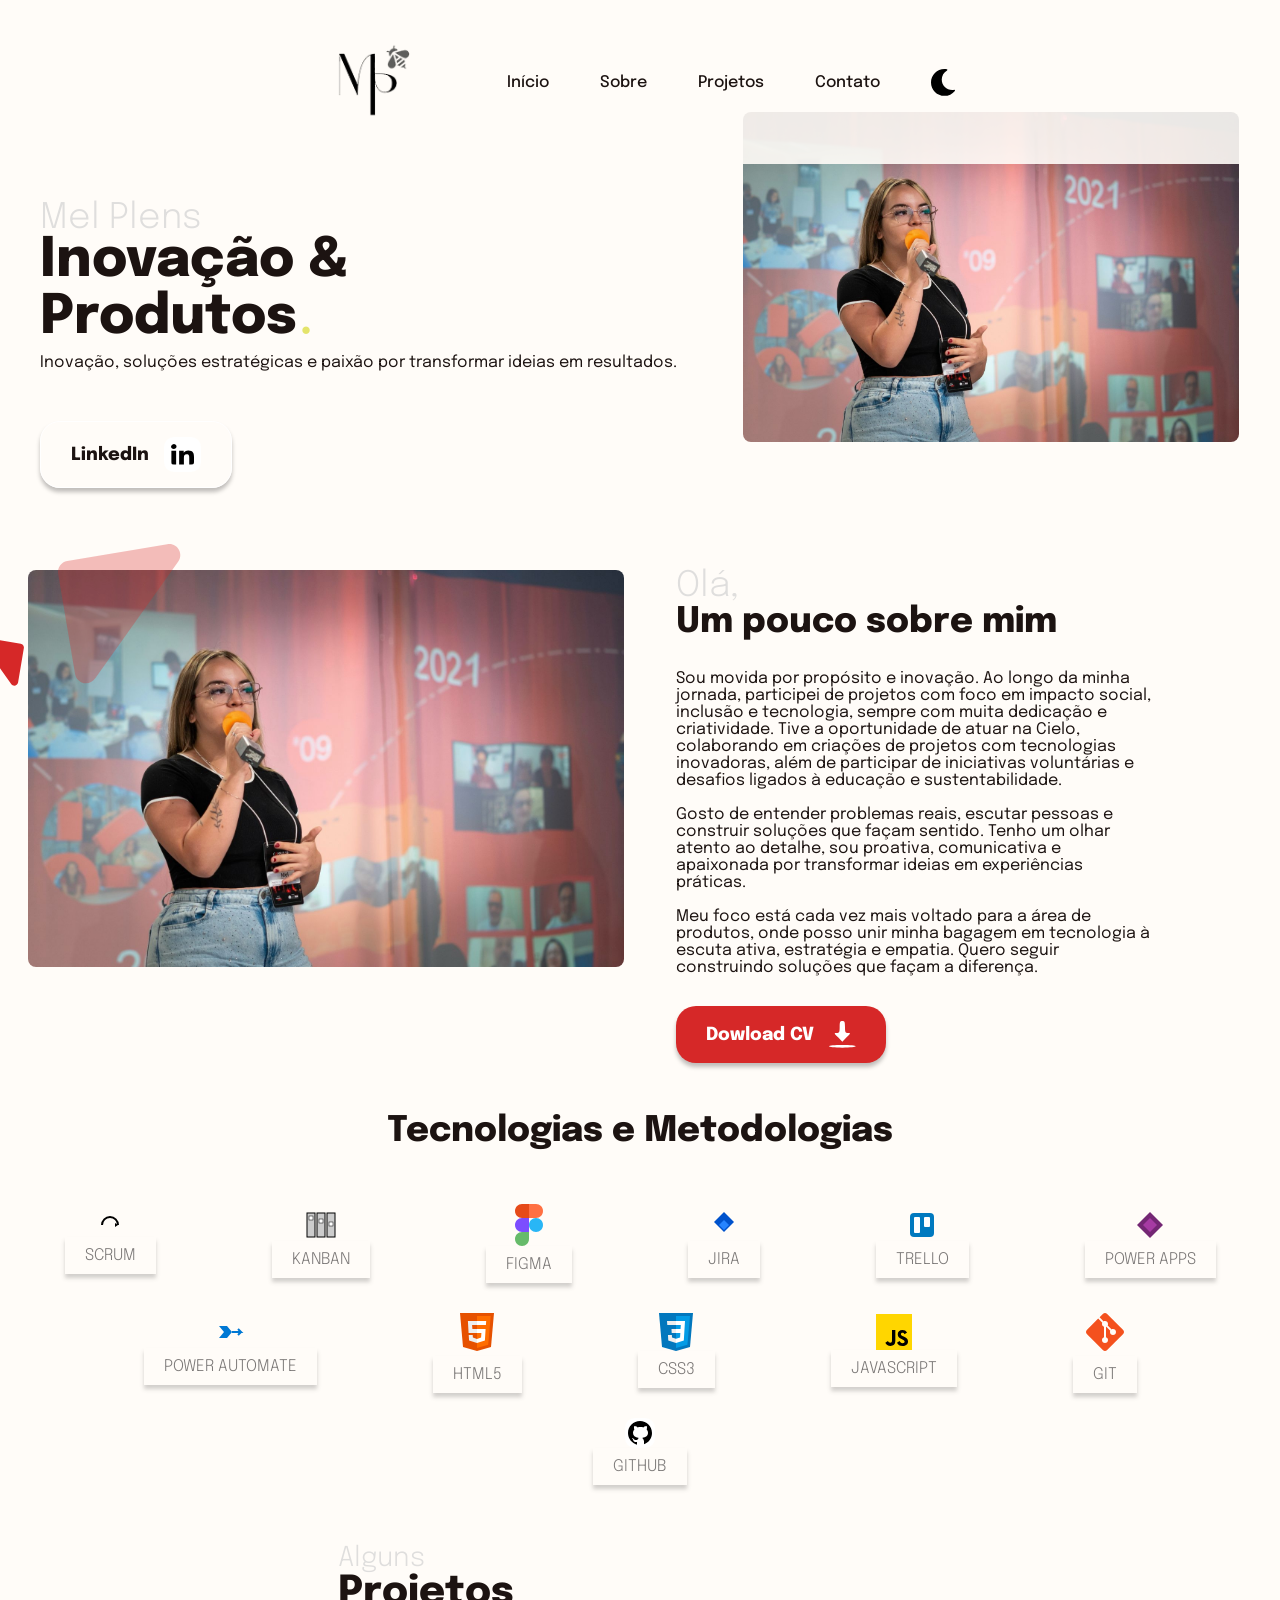
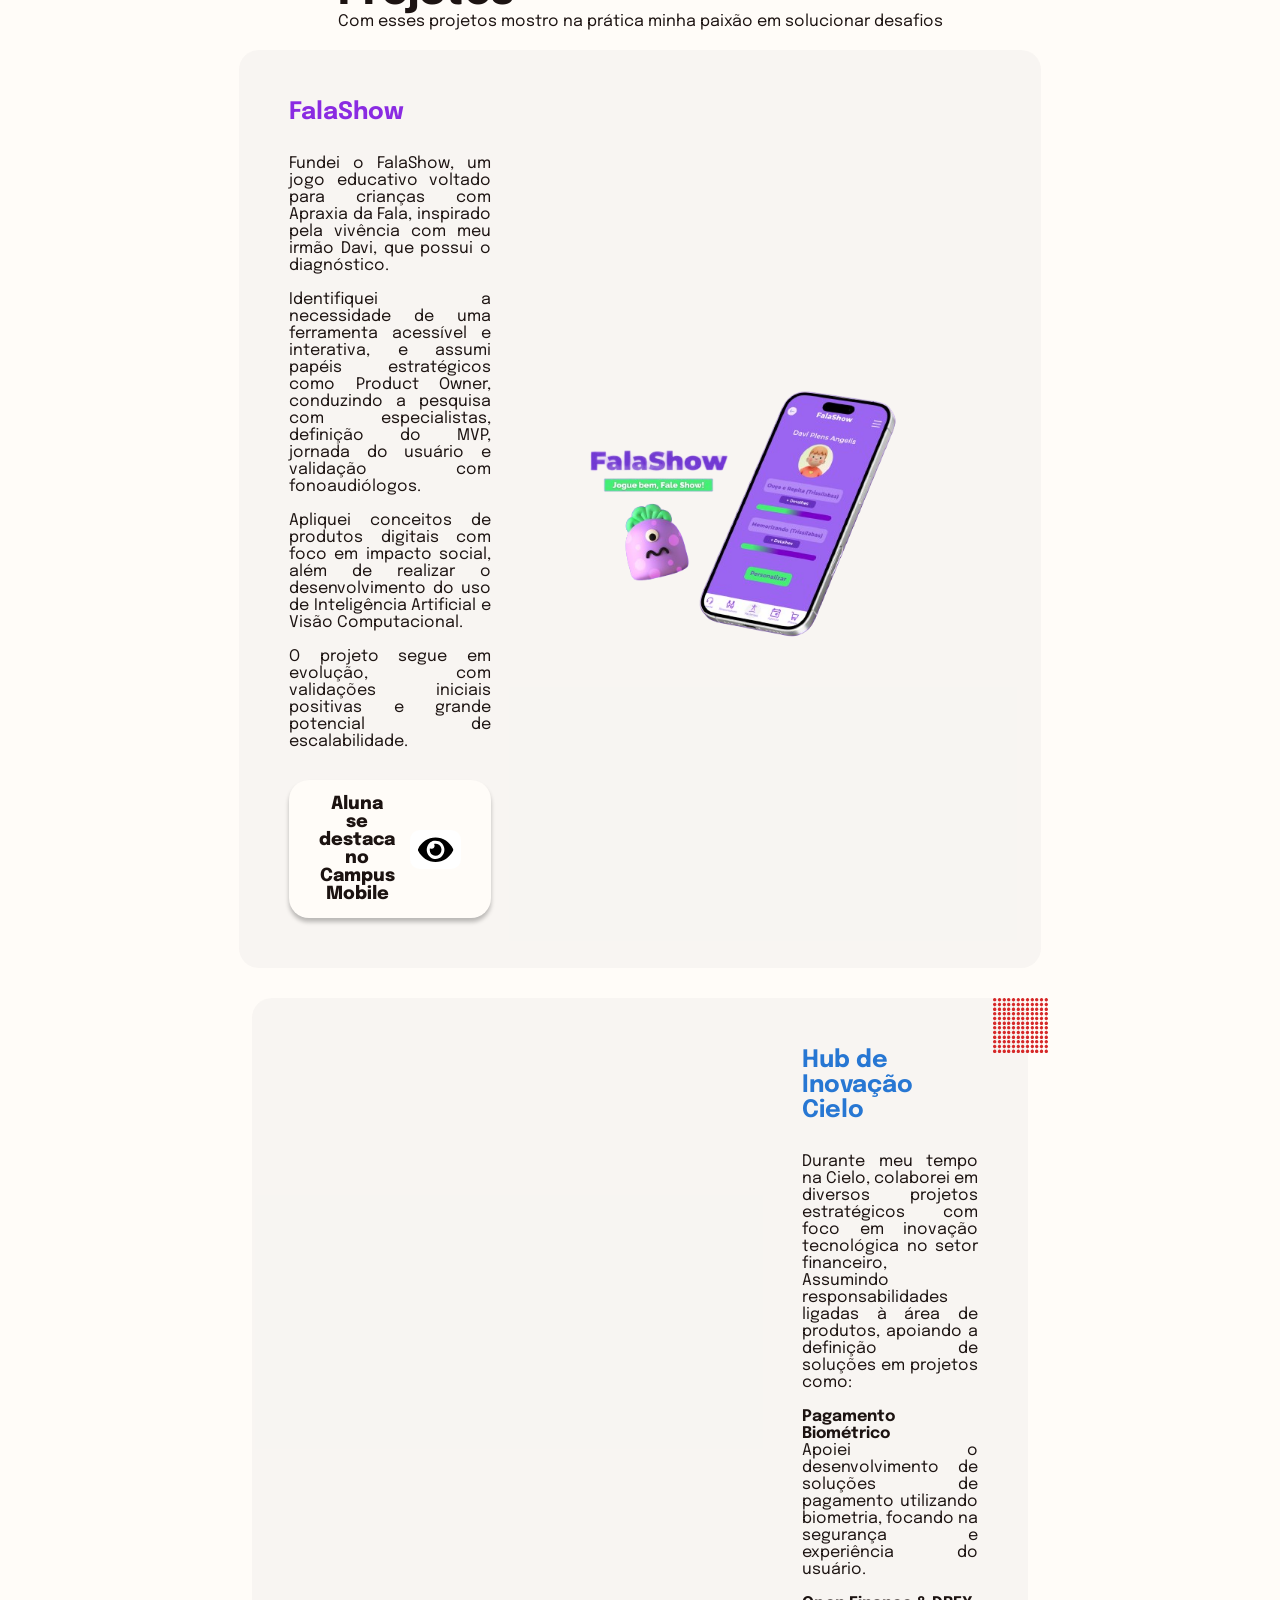
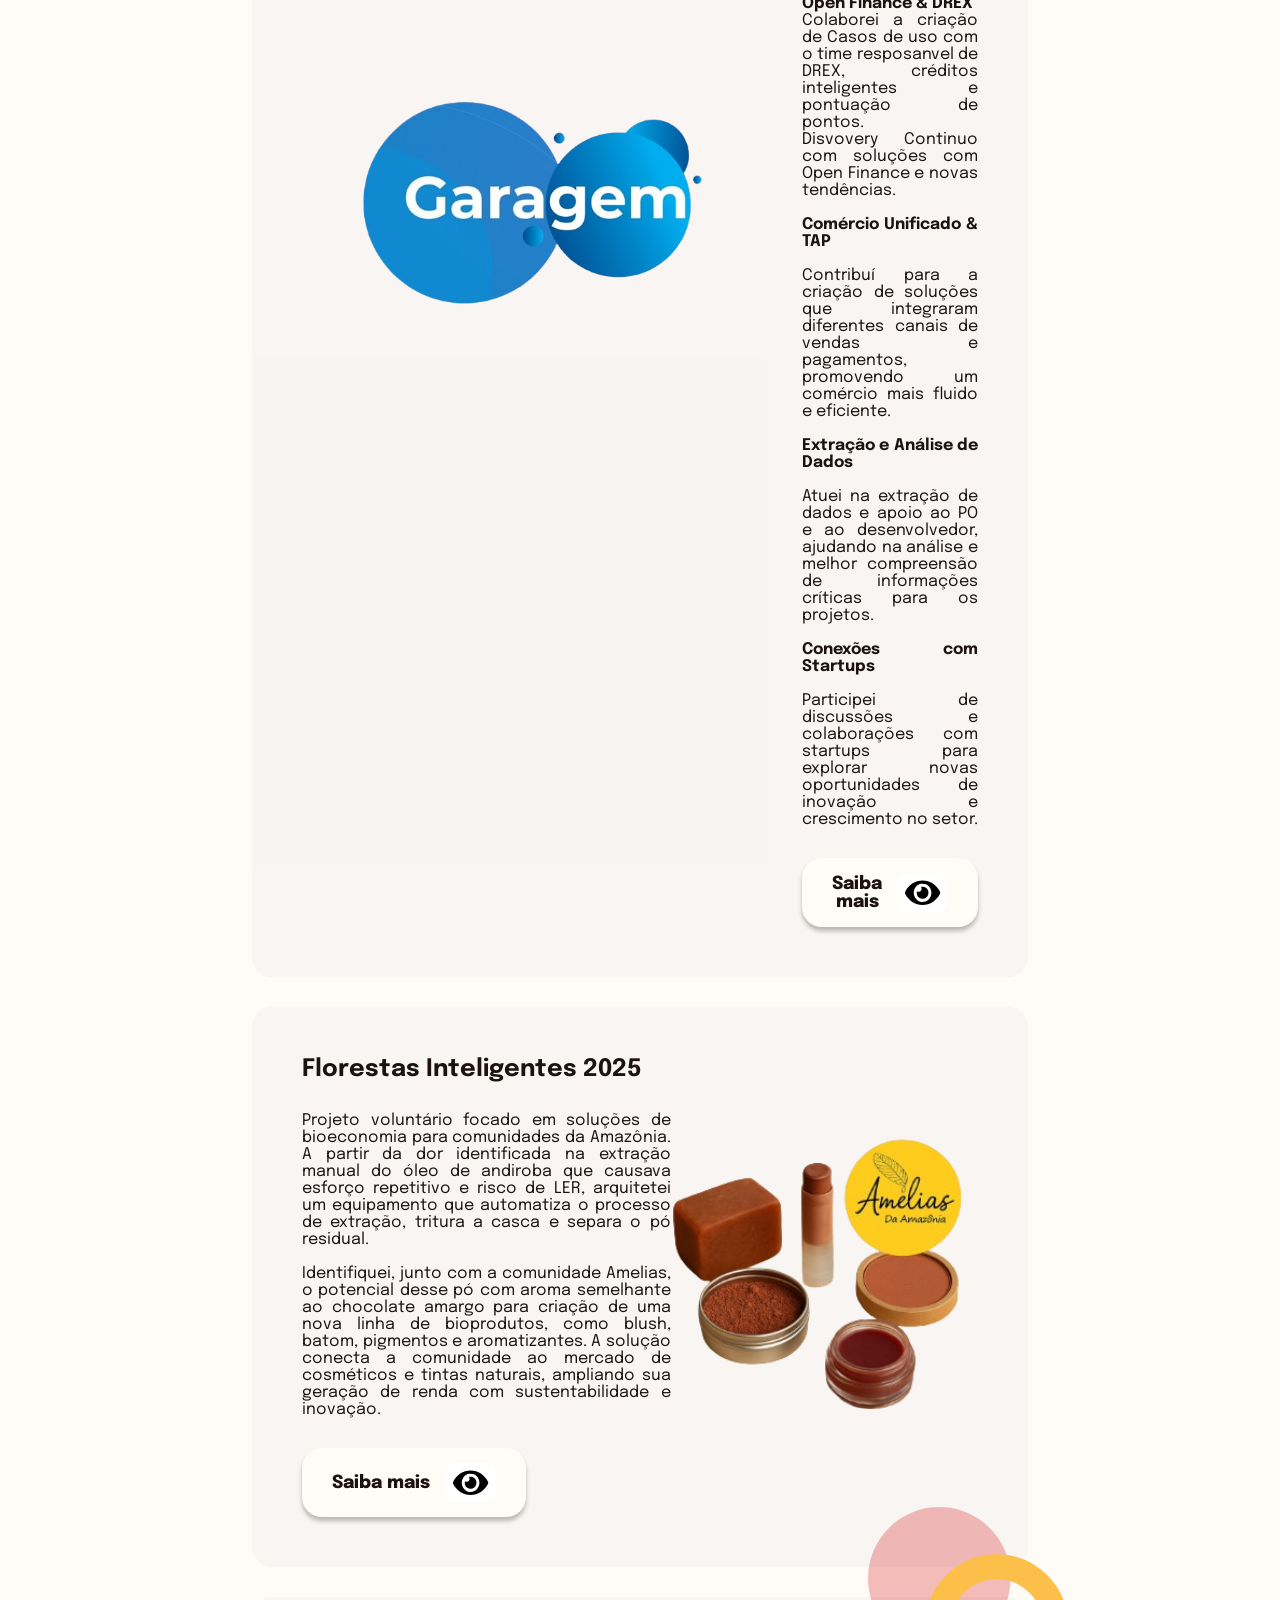
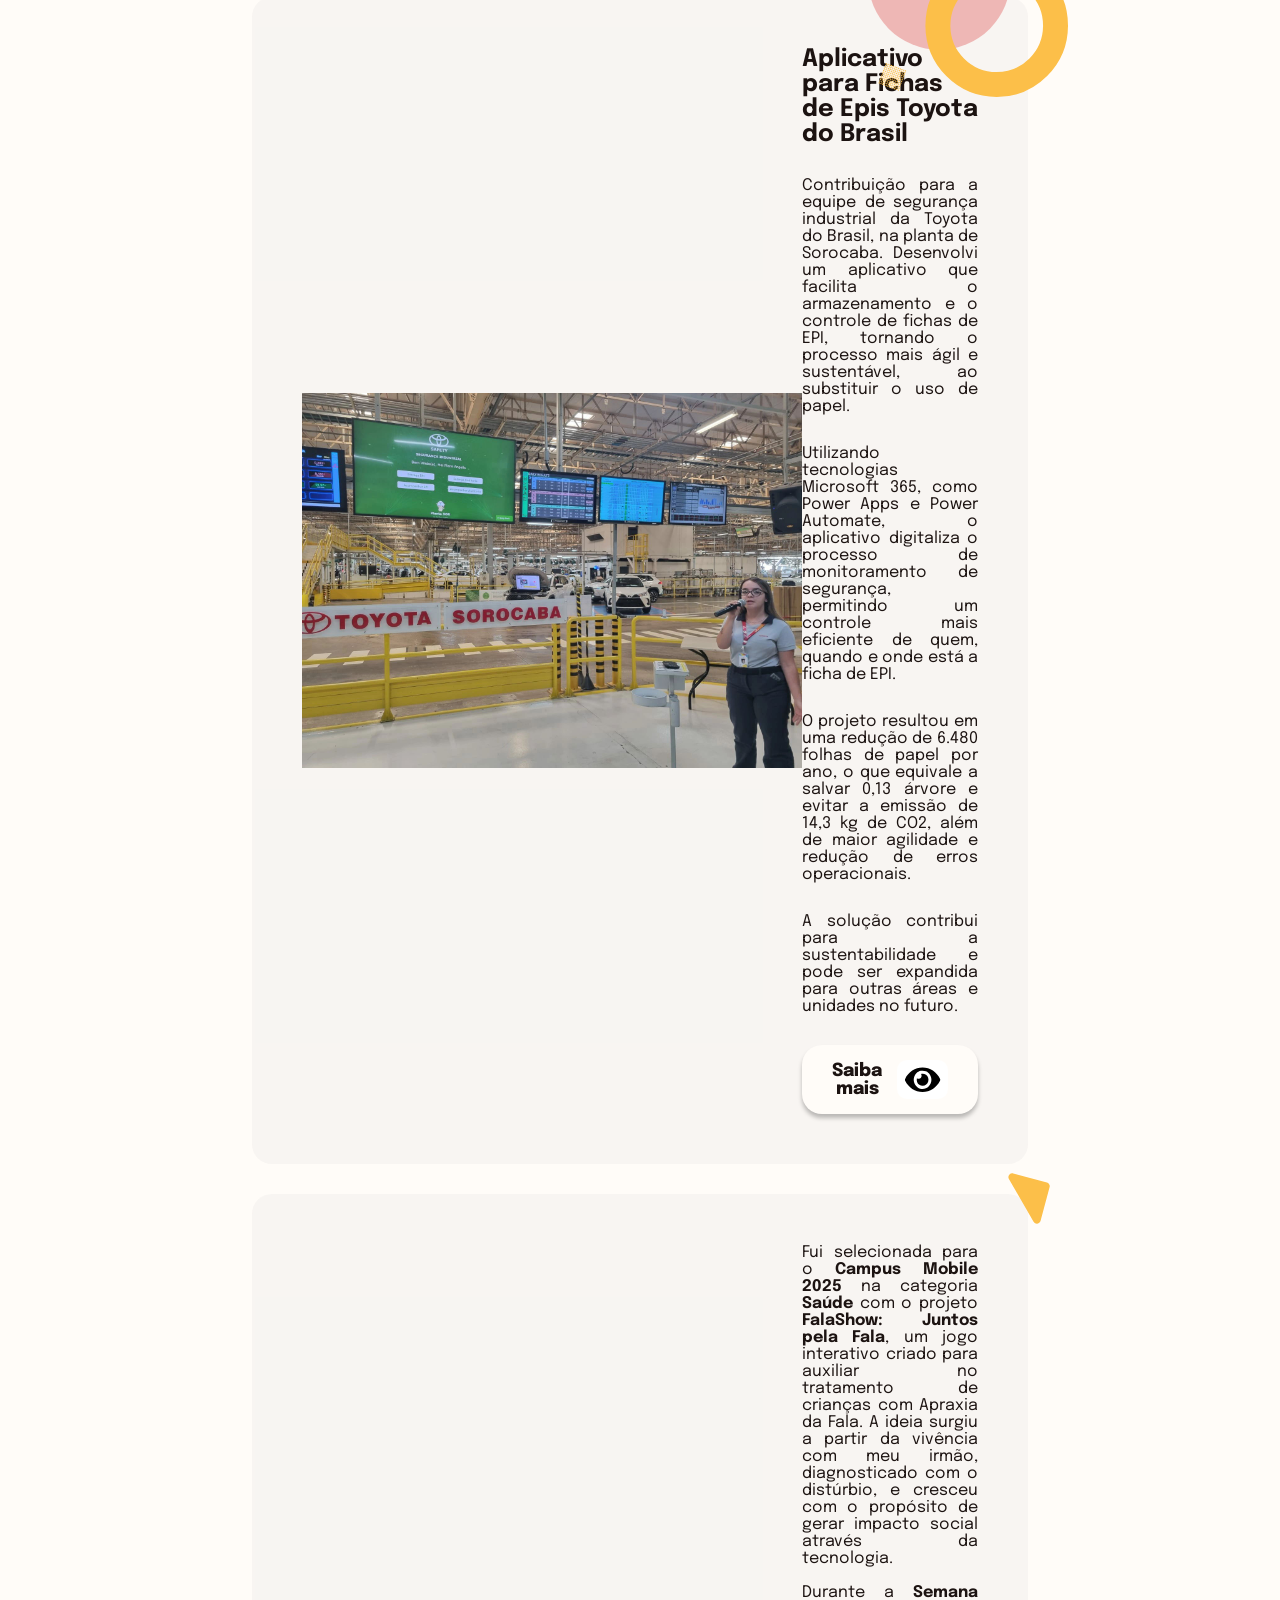
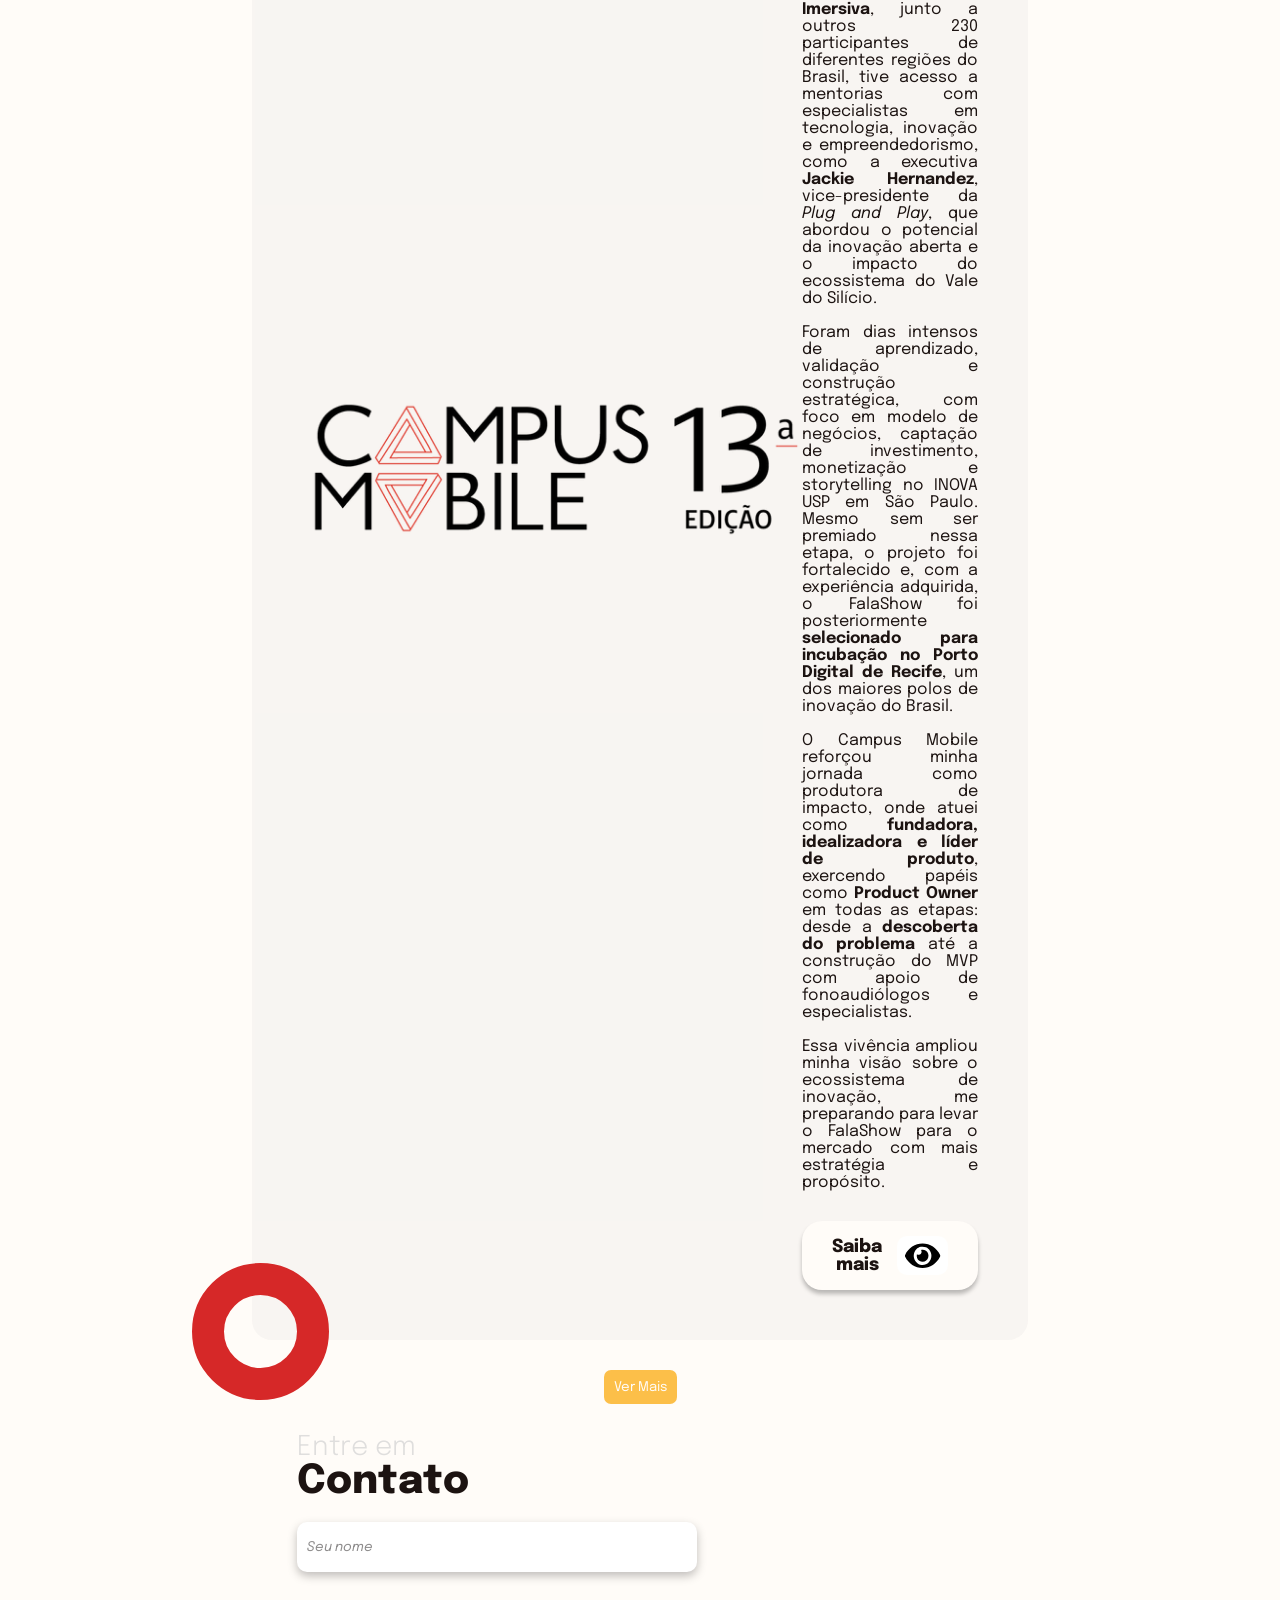
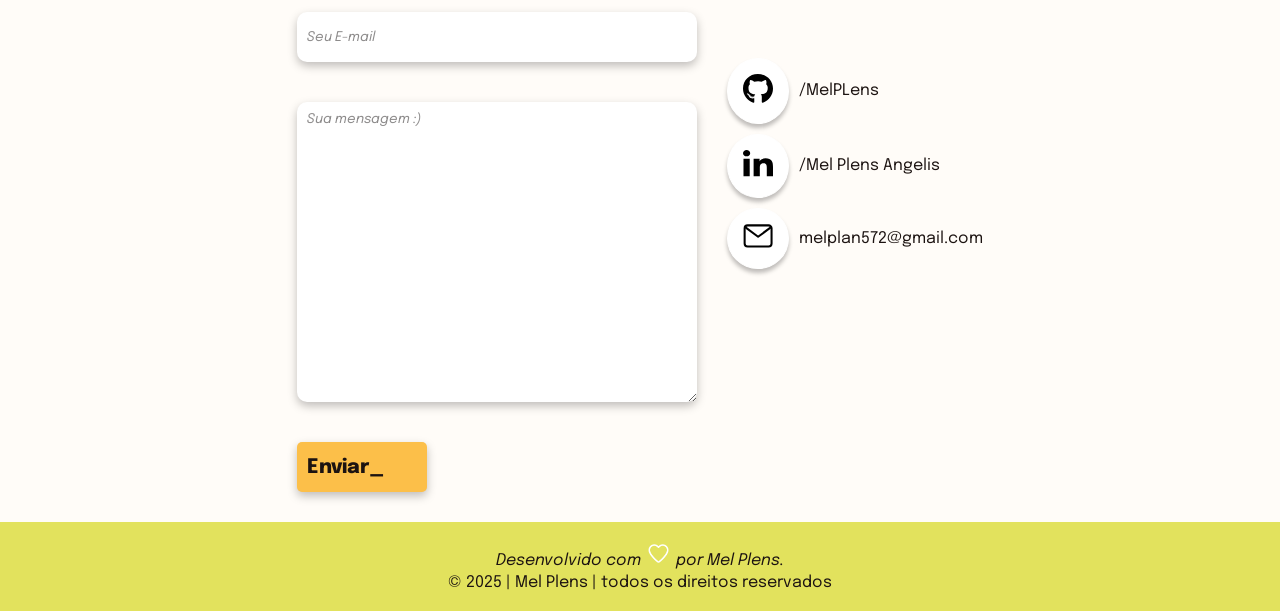
==== index.html @ 5ea4352e "envio do portfolio" ====
<!DOCTYPE html>
<html lang="pt-br">

<head>
    <meta charset="UTF-8">
    <meta name="viewport" content="width=device-width, initial-scale=1.0">
    <link rel="preconnect" href="https://fonts.googleapis.com">
    <script src="https://smtpjs.com/v3/smtp.js"></script>

    <link rel="preconnect" href="https://fonts.gstatic.com" crossorigin>
    <link rel="icon" href="./assets/icons/icon.svg" type="image/x-icon">
    <link href="https://fonts.googleapis.com/css2?family=Epilogue:ital,wght@0,100..900;1,100..900&display=swap"
        rel="stylesheet">
    <link href="https://unpkg.com/aos@2.3.1/dist/aos.css" rel="stylesheet">
    <link rel="stylesheet" href="./styles/index.css">
    <title>Mel Plens</title>
</head>

<body>
    <div class="mobile-header">
        <a href="#"><img width="90px" src="./assets/images/Mp preto.png" class="" alt="Mel-Logo"></a>
        <img class="hamburguer" src="./assets/icons/hamburguer_menu.svg" alt="menu-hamburguer">
    </div>

    <header>
        <a class="logo-desktop" href="#"><img width="120px" src="./assets/images/Mp preto.png" alt="Mel-Logo"></a>
        <nav class="nav-menu">
            <a href="#home">Início</a>
            <a href="#sobre">Sobre</a>
            <a href="#projetos">Projetos</a>
            <a href="#contato">Contato</a>
            <div class="container-lang">
                <img id="moonImage" class="switch" src="./assets/icons/moon.svg" alt="moon-mood">
                <div class="gtranslate_wrapper"></div>
                <script>window.gtranslateSettings = {
                        "default_language": "pt", "languages": ["pt", "en"],
                        "wrapper_selector": ".gtranslate_wrapper", "alt_flags": { "en": "usa", "pt": "brazil" }
                    }</script>
                <script src="https://cdn.gtranslate.net/widgets/latest/flags.js" defer></script>
            </div>
        </nav>
    </header>

    <section id="home">
        <div class="background-images">
        </div>
        <div class="container-home">
            <article>
                <span class="span-subtitle">Mel Plens</span>
                <h1 data-aos="fade-left">Inovação &<br>Produtos<span style="color: rgb(228, 228, 107);">.</span></h1>
                <p>Inovação, soluções estratégicas e paixão por transformar ideias em resultados.</p>
                <div>
                  
                    <a target="_blank" href="https://www.linkedin.com/in/mel-plens-angelis/">LinkedIn <img
                            src="./assets/icons/linkedIn.svg" class="linkedin" alt="linkedIn"></a>
                    <img class="pipe" src="./assets/shapes/pipe.svg" alt="gif-animation">
                </div>
                <img class="triangle" src="./assets/shapes/triangle.svg" alt="shapes">
                <img class="dark-triangle" src="./assets/shapes/dark_triangle.svg" alt="shapes">
            </article>

            <img class="image-home" width="500px" src="assets/meldalando.jpg" alt="Mel Plens">
        </div>

    </section>

   

    <section id="sobre" class="about-me" data-aos="fade-left">
        <div class="container-about-me">
            <img class="image-about-me" width="500px" src="/assets/meldalando.jpg" alt="eu">
            <article>
                <span>Olá,</span>
                <h1>Um pouco sobre mim</h1>
                <p>
                    Sou movida por propósito e inovação. Ao longo da minha jornada, participei de projetos com foco em
                    impacto social, inclusão e tecnologia, sempre com muita dedicação e criatividade. Tive a
                    oportunidade de atuar na Cielo, colaborando em criações de projetos com tecnologias inovadoras, além
                    de participar de iniciativas voluntárias e desafios ligados à educação e sustentabilidade.
                    <br><br>

                    Gosto de entender problemas reais, escutar pessoas e construir soluções que façam sentido. Tenho um
                    olhar atento ao detalhe, sou proativa, comunicativa e apaixonada por transformar ideias em
                    experiências práticas.
                    <br><br>

                    Meu foco está cada vez mais voltado para a área de produtos, onde posso unir minha bagagem em
                    tecnologia à escuta ativa, estratégia e empatia. Quero seguir construindo soluções que façam a
                    diferença.
                </p>

                <a target="_blank" href="./assets/CV/Currículo_Mel Plens_Produtos_2025 .pdf"><button>Dowload CV <img src="./assets/icons/dowload.svg"
                            alt="dowload-cv-botão"></button></a>
                <!-- <img class="gif" src="./assets/shapes/stairs_dot_animate.gif" alt="animações"> -->
            </article>
        </div>

    </section>

    <section class="stacks-section">
        <!-- <div class="container-shapes">
            <img style="width: 100px;" class="dark-triangle" src="./assets/shapes/dark_triangle.svg" alt="circle-shape">
            <img style="width: 200px;" class="triangle" src="./assets/shapes/triangle.svg" alt="triangle">
            <img style="width: 100px;" class="yellow-triangle" src="./assets/shapes/yellow-triangle.svg" alt="triangle">
        </div> -->


        <div class="container-stacks" data-aos="fade-right">
            <h1>Tecnologias e Metodologias</h1>
            <div class="stacks">

                <div class="block-stack">
                    <img src="./assets/icons/scrum-process-development-methodology-icon-vector.svg" alt="scrum">
                    <span>SCRUM</span>
                </div>
                <div class="block-stack">
                    <img src="./assets/icons/kanban-lean-method-line-icon-vector.svg" alt="scrum">
                    <span>KANBAN</span>
                </div>
                <div class="block-stack">
                    <img src="./assets/stacks/figma.svg" alt="figma">
                    <span>FIGMA</span>
                </div>
                <div class="block-stack">
                    <img src="./assets/icons/jira.svg" alt="git">
                    <span>JIRA</span>
                </div>
                <div class="block-stack">
                    <img src="./assets/icons/trello.svg" alt="git">
                    <span>TRELLO</span>
                </div>
                <div class="block-stack">
                    <img src="./assets//icons/powerapps.svg" alt="git">
                    <span>POWER APPS</span>
                </div>
                <div class="block-stack">
                    <img src="./assets//icons/powerautomate.svg" alt="git">
                    <span>POWER AUTOMATE</span>
                </div>
                <div class="block-stack">
                    <img src="./assets/stacks/html.svg" alt="html">
                    <span>HTML5</span>
                </div>
                <div class="block-stack">
                    <img src="./assets/stacks/css.svg" alt="css">
                    <span>CSS3</span>
                </div>
                <div class="block-stack">
                    <img src="./assets/stacks/js.svg" alt="js">
                    <span>JAVASCRIPT</span>
                </div>

                <div class="block-stack">
                    <img src="./assets/stacks/git.svg" alt="git">
                    <span>GIT</span>
                </div>
                <div class="block-stack">
                    <img src="./assets/stacks/github.svg" class="github-stack" alt="github">
                    <span>GITHUB</span>
                </div>
                <!-- </div>
            <img class="stacks-gif" src="./assets/shapes/gif_stacks.gif" alt="escada gif">
        </div> -->
    </section>

    <section id="projetos" class="projects">
        <div class="projects-container">
            <div class="container-title">
                <span>Alguns</span>
                <h1 style="align-items: center;">Projetos</h1>
                <p style="align-items: center;" >Com esses projetos mostro na prática minha paixão em solucionar desafios </p>
            </div>


            <div class="wrap-projects">

                <div class="container-project  inverse-container-project" data-aos="zoom-in">
                    <img class="mockup" width="500px" src="/assets/images/FalaShow_Oficial_BR__2_-removebg-preview (3).png">

                    <div>
                        <h1 style="color: blueviolet;">FalaShow</h1>
                        <p style="text-align: justify;">
                            Fundei o FalaShow, um jogo educativo voltado para crianças com Apraxia da Fala, inspirado pela vivência com meu irmão Davi, que possui o diagnóstico.
                            <br><br>
                            Identifiquei a necessidade de uma ferramenta acessível e interativa, e assumi papéis estratégicos como Product Owner, 
                            conduzindo a pesquisa com especialistas, definição do MVP, jornada do usuário e validação com fonoaudiólogos.
                            <br><br>
                            Apliquei conceitos de produtos digitais com foco em impacto social, além de realizar o desenvolvimento do uso de Inteligência Artificial e Visão Computacional.
                             <br><br>
                            O projeto segue em evolução, com validações iniciais positivas e grande potencial de escalabilidade.
                        </p>
                        

                        <div class="container-btn first-project">
                            <a target="_blank"
                                href="https://blog.facens.br/aluna-da-facens-se-destaca-no-campus-mobile-2025-com-projeto-voltado-para-criancas-com-apraxia-da-fala/">
                                Aluna se destaca no Campus Mobile <img src="./assets/icons/deploy_eye.svg" class="eye"
                                    alt="Deploy-project"></a>
                                


                        </div>
                    </div>
                </div>
                <div class="container-project" data-aos="fade-right" data-aos-offset="300"
                    data-aos-easing="ease-in-sine">
                    <img class="dots-shape" src="./assets/shapes/square_dots.svg" alt="">
                    <img class="mockup" width="500px" src="./assets/images/garagem_cielo_hub_inovacao-removebg-preview.png"
                        alt="landing page image">
                    <div>
                        <h1 style="color: rgb(39, 119, 211);">Hub de Inovação Cielo</h1>

                        <p style="text-align: justify;">Durante meu tempo na Cielo, colaborei em diversos projetos estratégicos com foco em inovação tecnológica no setor financeiro, 
                            <br>Assumindo responsabilidades ligadas à área de produtos, apoiando a definição de soluções em projetos como:
                            <br><br>
                            <b>Pagamento Biométrico</b>
                            <br>
                            Apoiei o desenvolvimento de soluções de pagamento utilizando biometria, focando na segurança e experiência do usuário.
                            <br><br>
                            <b>Open Finance & DREX</b>
                            <br>
                            Colaborei a criação de Casos de uso com o time resposanvel de DREX, créditos inteligentes e pontuação de pontos.
                            <br>
                            Disvovery Continuo com soluções com Open Finance e novas tendências.
                            <br><br>
                             <b>Comércio Unificado & TAP</b>
                             <br><br>
                             Contribuí para a criação de soluções que integraram diferentes canais de vendas e pagamentos, promovendo um comércio mais fluido e eficiente.
                            <br><br>
                            <b>Extração e Análise de Dados</b>
                            <br><br>
                             Atuei na extração de dados e apoio ao PO e ao desenvolvedor, ajudando na análise e melhor compreensão de informações críticas para os projetos.
                            <br><br>
                            <b>Conexões com Startups</b>
                        
                            <br><br>
                             Participei de discussões e colaborações com startups para explorar novas oportunidades de inovação e crescimento no setor.
                        </p>
                        

                        <div class="container-btn">
                            <a target="_blank"
                                href="https://blog.cielo.com.br/institucional/dia-nacional-da-inovacao/">Saiba mais <img
                                    src="./assets/icons/deploy_eye.svg" class="eye" alt="Deploy-project"></a>

                        </div>
                    </div>
                </div>

                <div class="container-project  inverse-container-project" data-aos="zoom-in">
                    <img class="mockup" width="500px" src="./assets/images/Florestas.png"
                        alt="project react image">
                    <div>
                        <h1>Florestas Inteligentes 2025</h1>
                        <p style="text-align: justify;">
                            Projeto voluntário focado em soluções de bioeconomia para comunidades da Amazônia. A partir da dor 
                            identificada na extração manual do óleo de andiroba que causava esforço repetitivo e risco de LER, 
                            arquitetei um equipamento que automatiza o processo de extração, tritura a casca e separa o pó residual.
                            <br><br>


                             Identifiquei, junto com a comunidade Amelias, o potencial desse pó com aroma semelhante ao chocolate amargo
                        para criação de uma nova linha de bioprodutos, como blush, batom, pigmentos e aromatizantes. 
                              A solução conecta a comunidade ao mercado de cosméticos e tintas naturais, ampliando sua geração de renda com sustentabilidade e inovação.
                            </p>
                            

                        <div class="container-btn">
                            <a target="_blank" href="https://florestasinteligentes.org.br/">Saiba mais <img
                                    src="./assets/icons/deploy_eye.svg" class="eye" alt="Deploy-project"></a>
                           
                        </div>
                    </div>
                </div>


                <div class="container-project" data-aos="fade-right">
                    <img class="circles-shape" src="./assets/shapes/yellow-circle.svg" alt="shapes">
                    <img class="mockup" width="500px" src="./assets/images/Toyota.jpeg"
                        alt="mockup">
                    <div>
                        <h1>Aplicativo para Fichas de Epis Toyota do Brasil</h1>

                        <p style="text-align: justify;">Contribuição para a equipe de segurança industrial da Toyota do Brasil, na planta de Sorocaba. Desenvolvi um aplicativo que facilita o armazenamento e o controle de fichas de EPI, tornando o processo mais ágil e sustentável, ao substituir o uso de papel.</p>
                        
                        <p style="text-align: justify;">Utilizando tecnologias Microsoft 365, como Power Apps e Power Automate, o aplicativo digitaliza o processo de monitoramento de segurança, permitindo um controle mais eficiente de quem, quando e onde está a ficha de EPI.</p>
                        
                        <p style="text-align: justify;">O projeto resultou em uma redução de 6.480 folhas de papel por ano, o que equivale a salvar 0,13 árvore e evitar a emissão de 14,3 kg de CO2, além de maior agilidade e redução de erros operacionais.</p>
                        
                        <p style="text-align: justify;">A solução contribui para a sustentabilidade e pode ser expandida para outras áreas e unidades no futuro. </p>
                        
                        

                        <div class="container-btn">
                            <a target="_blank" href="https://www.linkedin.com/posts/mel-plens-angelis_aplicativo-para-armazenamento-de-fichas-activity-7145426688070385664-UPSS?utm_source=share&utm_medium=member_desktop&rcm=ACoAADVOdhoB1x0TIBTMwglyOh4KkTeK2_9Osb8">Saiba mais
                                <img src="./assets/icons/deploy_eye.svg" class="eye" alt="Deploy-project"></a>
                            
                        </div>
                    </div>
                </div>
                <div class="container-project" data-aos="fade-left">
                    <img class="triangle-shape" src="./assets/shapes/yellow-triangle.svg" alt="triangle">
                    <img class="mockup" width="500px" src="./assets/images/cm-edicao-13-logo.png" alt="mockup">
                    <div>
                        <p style="text-align: justify;">
                            Fui selecionada para o <b>Campus Mobile 2025</b> na categoria <b>Saúde</b> com o projeto <b>FalaShow: Juntos pela Fala</b>, um jogo interativo criado para auxiliar no tratamento de crianças com Apraxia da Fala. A ideia surgiu a partir da vivência com meu irmão, diagnosticado com o distúrbio, e cresceu com o propósito de gerar impacto social através da tecnologia.
                            <br><br>
                            Durante a <b>Semana Imersiva</b>, junto a outros 230 participantes de diferentes regiões do Brasil, tive acesso a mentorias com especialistas em tecnologia, inovação e empreendedorismo, como a executiva <b>Jackie Hernandez</b>, vice-presidente da <i>Plug and Play</i>, que abordou o potencial da inovação aberta e o impacto do ecossistema do Vale do Silício.
                            <br><br>
                            Foram dias intensos de aprendizado, validação e construção estratégica, com foco em modelo de negócios, captação de investimento, monetização e storytelling no INOVA USP em São Paulo. Mesmo sem ser premiado nessa etapa, o projeto foi fortalecido e, com a experiência adquirida, o FalaShow foi posteriormente <b>selecionado para incubação no Porto Digital de Recife</b>, um dos maiores polos de inovação do Brasil.
                            <br><br>
                            O Campus Mobile reforçou minha jornada como produtora de impacto, onde atuei como <b>fundadora, idealizadora e líder de produto</b>, exercendo papéis como <b>Product Owner</b> em todas as etapas: desde a <b>descoberta do problema</b> até a construção do MVP com apoio de fonoaudiólogos e especialistas. 
                            <br><br>
                            Essa vivência ampliou minha visão sobre o ecossistema de inovação, me preparando para levar o FalaShow para o mercado com mais estratégia e propósito.
                            </p>
                            

                        <div class="container-btn">
                            <a target="_blank" href="https://www.institutoclaro.org.br/campus-mobile/">Saiba mais <img
                                    src="./assets/icons/deploy_eye.svg" class="eye" alt="Deploy-project"></a>
                            
                        </div>
                    </div>
                    <img class="circle-shape" src="./assets/shapes/stroke_fat_circle.svg" alt="">
                </div>

                <div id="hide-content">
                    <div class="container-project  inverse-container-project" data-aos="fade-right">
                        <img class="mockup" width="500px" src="./assets/images/PortoDigital_2019.png"
                            alt="mockup">
                        <div>
                        
                            <p style="text-align: justify;">Selecionada para incubação no Porto Digital, referência em inovação e transformação digital, com apoio de mentores especializados para impulsionar o crescimento de negócios, acesso a investimentos e escala de produtos digitais.</p>

                            <p style="text-align: justify;">Laura Gurgel - Analista do Shark Tank Brasil: Mentoria em storytelling, pitch e inovação. Estrutura estratégias para conectar dados e negócios de forma impactante.</p>
                            
                            <p style="text-align: justify;">Lúcio - Exited Founder: +13 anos de experiência em startups, validação de mercado e crescimento estratégico. Foco em escalabilidade e validação de MVPs.</p>
                            
                            <p style="text-align: justify;">Breno - CESAR Ventures: Especialista em investimentos, scouting e fit estratégico. Expertise em análise de teses e captação de recursos para startups.</p>
                            
                            <p style="text-align: justify;">Alex - Consultor em Design Estratégico: Foco em modelagem de negócios, propostas de valor e estratégia de produto. Orientação em Lean Startup e roadmaps.</p>
                            
                            
                           
                        </div>
                    </div>

                

                 
                </div>
            </div>
        </div>

        <button id="see-more">Ver Mais</button>
    </section>

    <section id="contato" class="contact">
        <div class="container-contact">
            <div>
                <div class="container-title" data-aos="fade-right">
                    <span>Entre em</span>
                    <h1>Contato</h1>
                </div>

                <form onsubmit="SendEmail(); return false;" method="post">
                    <input id="name" name="name" type="text" placeholder="Seu nome" required>
                    <input id="email" name="email" type="email" placeholder="Seu E-mail" required>
                    <textarea id="message" name="message" cols="30" rows="10" placeholder="Sua mensagem :)"
                        required></textarea>
                    <input id="enviar-btn" type="submit" value="Enviar_">
                </form>

                <div id="popup" class="popup">
                    Recebido ;)
                </div>

            </div>
            <div class="social-medias">
                <div data-aos="fade-right"><a target="_blank" href="https://github.com/MelPLens"><img
                            src="./assets/icons/github.svg" alt="github"></a>
                    <p>/MelPLens</p>
                </div>
                <div data-aos="fade-right"><a target="_blank"
                        href="https://www.linkedin.com/in/mel-plens-angelis/"><img
                            src="./assets/icons/linkedIn.svg" alt="linkedIn"></a>
                    <p>/Mel Plens Angelis</p>
                </div>
                <div data-aos="fade-right"><a target="_blank" href="mailto:melplan572@gmail.com"><img
                            src="./assets/icons/e-mail.svg" alt="email"></a>
                    <p>melplan572@gmail.com</p>
                </div>
            </div>


            <div class="social-medias-mobile">
               
                <div><a href="https://www.linkedin.com/in/mel-plens-angelis/"><img
                            src="./assets/icons/linkedIn.svg" alt="linkedIn"></a></div>
                <div><a href="mailto:melplan572@gmail.com"><img src="./assets/icons/e-mail.svg"
                            alt="email"></a></div>
            </div>
    </section>

    <footer>
        <p class="development">Desenvolvido com <img src="./assets/icons/heart.svg" alt="heart"> por Mel Plens.
        </p>
        <p>© 2025 | Mel Plens | todos os direitos reservados</p>
    </footer>

</body>

<script src="./js/script.js"></script>
<script src="./js/sendEmail.js"></script>
<script src="https://smtpjs.com/v3/smtp.js"></script>
<script src="https://unpkg.com/aos@2.3.1/dist/aos.js"></script>
<script>
    AOS.init();
</script>

</html>
---- styles/index.css ----
@charset "UTF-8";
:root {
  --white: #FFFCF8;
  --red: #D62828;
  --yellow: #FCBF49;
  --lightGray: #DFDEDD;
  --gray: #423F3F;
  --black: #1C1311;
  --orange: #F77F00;
}

.dark-mode:root {
  --white: #060A2F;
  --yellow: #ff9748;
  --gray: #9f9f9f;
  --black: #FFFCF8;
}

.cta.active::before {
  background-color: #060A2F;
  opacity: 1;
}

.txt-cta.active {
  color: #fff;
}

* {
  margin: 0;
  padding: 0;
  box-sizing: border-box;
  font-family: "Epilogue", sans-serif;
  text-decoration: none;
}

p,
h1,
h2,
h3,
h4,
a {
  color: var(--black);
}

button,
a {
  cursor: pointer;
  transition: transform 0.3s ease-in-out;
}
button:hover,
a:hover {
  transform: scale(1.1);
}

.linkedin,
.github,
.eye {
  background-color: white;
  padding: 7px;
  border-radius: 10px;
}

.hamburguer,
.mobile-header,
.info-mobile {
  display: none;
}

.social-medias-mobile {
  display: none !important;
}

.btn-component, .projects .projects-container .wrap-projects .container-project div .container-btn a, .about-me .container-about-me article button, .cta a, #home article div a {
  box-shadow: 0px 4px 4px 0px rgba(0, 0, 0, 0.2509803922);
  display: flex;
  flex-direction: row;
  justify-content: space-around;
  align-items: center;
  padding: 15px 30px;
  border-radius: 20px;
  gap: 15px;
  font-weight: 800;
  font-size: 18px;
}

.span-subtitle, .contact .container-contact .container-title span, .projects .projects-container .container-title span, .about-me .container-about-me article span, #home article span {
  color: var(--lightGray);
  font-weight: 300;
  font-size: clamp(1em, 1em + 1.5vw, 2.5em);
}

.language-btn, .contact .container-contact .social-medias div a,
.contact .container-contact .social-medias-mobile div a {
  border-radius: 50%;
  border: none;
  padding: 20px 5px;
  color: var(--lightGray);
  background: var(--white);
  box-shadow: 0px 4px 4px 0px rgba(0, 0, 0, 0.2509803922);
  font-weight: 800;
  font-size: 20px;
  border: 0.3px solid white;
}

body,
html {
  width: 100vw;
  scroll-behavior: smooth;
  background: var(--white);
  overflow-x: hidden;
}

header {
  display: flex;
  flex-direction: row;
  justify-content: center;
  align-items: center;
  width: 100%;
  padding: 20px 20%;
  position: fixed;
  z-index: 200;
  gap: 10%;
  background-color: transparent;
}
header::before {
  content: "";
  position: absolute;
  top: 0;
  left: 0;
  right: 0;
  bottom: 0;
  background-color: var(--white);
  opacity: 0.9;
  z-index: -1;
}
header div {
  display: flex;
  flex-direction: row;
  justify-content: center;
  align-items: center;
  gap: 15px;
}
header nav {
  display: flex;
  flex-direction: row;
  justify-content: center;
  align-items: center;
  gap: 4vw;
}
header nav a {
  font-weight: 500;
}
header nav .container-lang {
  display: flex;
  flex-direction: row;
  justify-content: center;
  align-items: center;
}
header .switch {
  cursor: pointer;
}

#home {
  position: relative;
}
#home .background-images {
  position: absolute;
  top: 0;
  left: 0;
  width: 100%;
  height: 100%;
  z-index: -1;
  border-radius: 10px;
  border: 2px solid var(--white);
}
#home .container-home {
  display: flex;
  flex-direction: row;
  justify-content: center;
  align-items: start;
  margin-top: 110px;
  gap: 5%;
}
#home .container-home .image-home {
  width: min(80%, 500px);
  border-radius: 10px;
  border: 2px solid var(--white);

  
}

.image-home{
  border-radius: 10px;
  border: 2px solid var(--white);
}
#home article {
  display: flex;
  flex-direction: column;
  justify-content: start;
  align-items: start;
  margin-top: 90px;
  position: relative;
}
#home article .triangle {
  position: absolute;
  transition: transform 0.3s ease;
  bottom: -200px;
  z-index: 4 !important;
  animation: spin 6s linear infinite;
}
#home article .triangle:hover {
  animation-play-state: paused;
}
#home article .dark-triangle {
  position: absolute;
  bottom: -200px;
  left: -60px;
  z-index: 4;
  animation: spin-oposite 8s linear infinite;
}
#home article .dark-triangle:hover {
  animation-play-state: paused;
}
#home article div {
  display: flex;
  flex-direction: row;
  justify-content: center;
  align-items: center;
  margin-top: 50px;
  gap: 30px;
  position: relative;
}
#home article div .pipe {
  position: absolute;
  left: 100%;
  z-index: -1;
}
#home article div a {
  border: 0.5px solid white;
}
#home article p {
  margin-top: 10px;
}
#home article h1 {
  font-size: clamp(1.75em, 1em + 3vw, 4.5em);
  line-height: min(4vw, 60px);
  font-weight: 800;
}
#home article h1 span {
  color: var(--red);
}

.dark-modes .main-container h1 {
  color: pink;
}

.cta {
  border-radius: 10px;
  margin: 0 20%;
  display: flex;
  flex-direction: row;
  justify-content: center;
  align-items: start;
  padding: 20px 0;
  margin-top: -50px;
  position: relative;
  z-index: 2;
}
.cta::before {
  content: "";
  position: absolute;
  top: 0;
  left: 0;
  right: 0;
  bottom: 0;
  background-color: var(--yellow);
  opacity: 0.5;
  z-index: -1;
  border-radius: 10px;
}
.cta .lamp {
  margin-right: 50px;
  cursor: pointer;
  padding-left: 10px;
  transition: transform 0.1s ease-in-out;
}
.cta .lamp:hover {
  animation: shake-animation 1.5s ease-in-out;
}
.cta .dark-triangle {
  position: absolute;
  left: -10%;
  z-index: -1;
}
.cta .main-container {
  display: flex;
  flex-direction: row;
  justify-content: center;
  align-items: center;
  gap: 20px;
}
.cta .main-container h1 {
  text-align: end;
  font-size: clamp(1em, 1em + 1.5vw, 2.5em);
  color: var(--yellow);
}
.cta p {
  max-width: 500px;
}
.cta div {
  display: flex;
  flex-direction: column;
  justify-content: center;
  align-items: start;
  gap: 20px;
}
.about-me {
  padding: 0 10%;
}
.about-me .container-about-me {
  position: relative;
  display: flex;
  flex-direction: row;
  justify-content: center;
  align-items: start;
  margin-top: 80px;
  gap: 50px;
}
.about-me .container-about-me .zig-zag {
  position: absolute;
  left: 0;
  bottom: -200px;
  z-index: -1;
}
.about-me .container-about-me .image-about-me {
  width: min(90%, 600px);
  border-radius: 10px;
  border: 2px solid var(--white);
  margin-left: -10%;
}
.about-me .container-about-me article {
  position: relative;
}
.about-me .container-about-me article h1 {
  font-size: clamp(1em, 1em + 1.5vw, 2.5em);
  font-weight: 800;
  margin-bottom: 30px;
}
.about-me .container-about-me article p {
  max-width: 500px;
}
.about-me .container-about-me article button {
  border: none;
  background-color: var(--red);
  color: white;
  margin-top: 30px;
}
.about-me .container-about-me article .gif {
  width: min(30%, 200px);
  position: absolute;
  right: 0;
}

.stacks-section {
  margin-top: 50px;
  position: relative;
}
.stacks-section .stacks-gif {
  position: absolute;
  width: min(400px, 50%) !important;
  right: 0;
}
.stacks-section .container-shapes {
  margin-left: 10%;
  display: flex;
  flex-direction: column;
  position: absolute;
}
.stacks-section .container-shapes .yellow-triangle {
  animation: mover 7s infinite;
}
.stacks-section .container-shapes .yellow-triangle:hover {
  animation-play-state: paused;
}
.stacks-section .container-shapes .triangle {
  animation: spin 30s infinite;
}
.stacks-section .container-shapes .dark-triangle {
  animation: spin-oposite 20s infinite;
}
.stacks-section .container-stacks {
  display: flex;
  flex-direction: column;
  justify-content: center;
  align-items: center;
  width: 100%;
  padding: 0 30px;
}
.stacks-section .container-stacks h1 {
  font-size: clamp(1em, 1em + 1.5vw, 2.5em);
  font-weight: 800;
}
.stacks-section .container-stacks .stacks {
  display: flex;
  flex-wrap: wrap;
  justify-content: center;
  align-items: center;
  gap: 10%;
  padding: 30px;
}
.stacks-section .container-stacks .stacks .github-stack {
  background-color: white;
  border-radius: 10px;
}
.stacks-section .container-stacks .stacks .block-stack {
  display: flex;
  flex-direction: column;
  justify-content: center;
  align-items: center;
  z-index: 5;
  margin-top: 25px;
}
.stacks-section .container-stacks .stacks .block-stack img {
  transition: transform 0.2s ease-in-out;
}
.stacks-section .container-stacks .stacks .block-stack img:hover {
  transform: scale(1.3);
}
.stacks-section .container-stacks .stacks .block-stack span {
  box-shadow: 0px 4px 4px 0px rgba(0, 0, 0, 0.2509803922);
  transition: transform 0.3s ease-in-out;
  padding: 10px 20px;
  color: var(--gray);
  font-weight: 300;
  opacity: 0.7;
}
.stacks-section .container-stacks .stacks .block-stack span:hover {
  transform: scale(1.3);
}

.projects {
  padding: 0 20%;
  display: flex;
  flex-direction: column;
  justify-content: center;
  align-items: center;
}
.projects #see-more {
  background-color: var(--yellow);
  border: none;
  color: var(--white);
  padding: 10px;
  border-radius: 7px;
  cursor: pointer;
}
.projects .projects-container {
  display: flex;
  flex-direction: column;
  justify-content: center;
  align-items: center;
  padding: 30px 0;
}
.projects .projects-container .container-title {
  display: flex;
  flex-direction: column;
  justify-content: start;
  align-items: start;
  margin-bottom: 20px;
}
.projects .projects-container .container-title span {
  text-align: start;
  font-size: clamp(1em, 1em + 1vw, 1.7em);
}
.projects .projects-container .container-title h1 {
  font-size: clamp(1em, 1em + 2vw, 2.5em);
  font-weight: 800;
}
.projects .projects-container .wrap-projects {
  display: flex;
  flex-direction: column;
  justify-content: center;
  align-items: center;
  gap: 30px;
  position: relative;
}
.projects .projects-container .wrap-projects #hide-content {
  margin-top: -30px;
  max-height: 0;
  opacity: 0;
  overflow: hidden;
  transition: max-height 0.5s ease, opacity 0.5s ease;
}
.projects .projects-container .wrap-projects #hide-content .container-project {
  margin-top: 30px;
  padding: 50px;
}
.projects .projects-container .wrap-projects #hide-content.show {
  display: flex;
  flex-direction: column;
  justify-content: center;
  align-items: center;
  width: 100vw;
  max-height: 5000px;
  /* Ajuste conforme necessário para acomodar o conteúdo */
  opacity: 1;
}
.projects .projects-container .wrap-projects .container-project {
  position: relative;
}
.projects .projects-container .wrap-projects .dots-shape {
  position: absolute;
  top: 0;
  right: 0;
  margin-right: -20px;
  animation: spin 6s linear infinite;
}
.projects .projects-container .wrap-projects .container-project {
  display: flex;
  flex-direction: row;
  justify-content: center;
  align-items: center;
  background-color: rgba(223, 222, 221, 0.2392156863);
  padding: min(50px, 10%);
  border-radius: 20px;
}
.projects .projects-container .wrap-projects .container-project .triangle-shape {
  position: absolute;
  right: 0;
  z-index: 5;
  transform: rotate(90deg);
  top: 0;
  margin-top: -30px;
  margin-right: -40px;
  animation: spin-oposite 10s linear infinite;
}
.projects .projects-container .wrap-projects .container-project .zig-zag-shape {
  position: absolute;
  margin-right: -40px;
  top: 0;
  right: 0;
  width: 250px;
}
.projects .projects-container .wrap-projects .container-project .circles-shape {
  position: absolute;
  top: 0;
  margin-top: -90px;
  right: 0;
  margin-right: -40px;
  width: 200px;
  animation: spin 6s linear infinite;
}
.projects .projects-container .wrap-projects .container-project .circle-shape {
  position: absolute;
  bottom: 0;
  left: 0;
  z-index: 5;
  margin-bottom: -60px;
  margin-left: -60px;
}
.projects .projects-container .wrap-projects .container-project p {
  max-width: 600px;
}
.projects .projects-container .wrap-projects .container-project div {
  display: flex;
  flex-direction: column;
  justify-content: start;
  align-items: start;
  gap: 30px;
}
.projects .projects-container .wrap-projects .container-project div .container-btn {
  display: flex;
  flex-direction: row;
  justify-content: start;
  align-items: center;
  gap: 30px;
  text-align: center;
}
.projects .projects-container .wrap-projects .container-project div .container-btn a {
  background-color: var(--white);
}
.projects .projects-container .wrap-projects .inverse-container-project {
  display: flex;
  flex-direction: row-reverse;
  justify-content: center;
  align-items: center;
  text-align: end;
}

.contact {
  position: relative;
  display: flex;
  flex-direction: row;
  justify-content: center;
  align-items: center;
}
.contact .container-contact {
  z-index: 2;
  position: relative;
  padding: 30px 0;
  display: flex;
  flex-direction: row;
  justify-content: center;
  align-items: center;
  gap: 30px;
  display: flex;
  flex-direction: row;
  justify-content: center;
  align-items: center;
}
.contact .container-contact .popup {
  display: none;
  position: fixed;
  top: 50%;
  left: 50%;
  transform: translate(-50%, -50%);
  background-color: var(--red);
  border: 3px solid --yellow;
  padding: 20px;
  box-shadow: 0 0 10px rgba(0, 0, 0, 0.2);
  z-index: 1000;
  animation: fadeOut 6s forwards;
  color: var(--white);
}
@keyframes fadeOut {
  0% {
    opacity: 1;
  }
  100% {
    opacity: 0;
  }
}
.contact .container-contact form {
  display: flex;
  flex-direction: column;
  justify-content: start;
  align-items: start;
  width: min(60vw, 400px);
  gap: 40px;
}
.contact .container-contact form input,
.contact .container-contact form textarea {
  width: 100%;
  box-shadow: 0px 4px 9.4px 0px rgba(0, 0, 0, 0.2509803922);
  border: none;
  border-radius: 10px;
  padding: 10px;
  outline: none;
}
.contact .container-contact form textarea {
  height: 300px;
}
.contact .container-contact form input {
  height: 50px;
}
.contact .container-contact form input::-moz-placeholder, .contact .container-contact form textarea::-moz-placeholder {
  font-style: italic;
  color: var(--gray);
  opacity: 0.6;
}
.contact .container-contact form input::placeholder,
.contact .container-contact form textarea::placeholder {
  font-style: italic;
  color: var(--gray);
  opacity: 0.6;
}
.contact .container-contact form input[type=submit] {
  background-color: var(--yellow);
  width: min(50%, 130px);
  cursor: pointer;
  color: var(--black);
  font-weight: 800;
  text-align: start;
  padding-left: 10px;
  font-size: 20px;
  border-radius: 5px;
  padding-right: 110px;
}
.contact .container-contact .container-title {
  margin-bottom: 20px;
}
.contact .container-contact .container-title span {
  font-size: clamp(1em, 1em + 1vw, 1.7em);
}
.contact .container-contact .container-title h1 {
  font-size: clamp(1em, 1em + 2vw, 2.5em);
  font-weight: 800;
}
.contact .container-contact .social-medias,
.contact .container-contact .social-medias-mobile {
  display: flex;
  flex-direction: column;
  justify-content: start;
  align-items: start;
  gap: 10px;
}
.contact .container-contact .social-medias div,
.contact .container-contact .social-medias-mobile div {
  display: flex;
  flex-direction: row;
  justify-content: center;
  align-items: center;
  gap: 10px;
}
.contact .container-contact .social-medias div a,
.contact .container-contact .social-medias-mobile div a {
  padding: 15px;
  background-color: white;
}
.contact .container-contact .social-medias div img,
.contact .container-contact .social-medias-mobile div img {
  width: 30px;
}

footer {
  background-color: rgb(226, 226, 93);
  display: flex;
  flex-direction: column;
  justify-content: center;
  align-items: center;
  gap: 5px;
  width: 100% !important;
  padding: 20px 0;
}
footer .development {
  font-style: italic;
}

@keyframes shake-animation {
  0%, 100% {
    transform: translateX(0);
  }
  10%, 30%, 50%, 70%, 90% {
    transform: translateX(-10px);
  }
  20%, 40%, 60%, 80% {
    transform: translateX(10px);
  }
}
@keyframes spin {
  from {
    transform: rotate(0deg);
  }
  to {
    transform: rotate(360deg);
  }
}
@keyframes spin-oposite {
  from {
    transform: rotate(360deg);
  }
  to {
    transform: rotate(0deg);
  }
}
@keyframes afastar-esquerda {
  0% {
    transform: translateX(0);
  }
  100% {
    transform: translateX(-40px);
  }
}
@keyframes afastar-direita {
  0% {
    transform: translateX(0);
  }
  100% {
    transform: translateX(20px);
  }
}
@keyframes mover {
  0% {
    left: 0;
    top: 0;
    transform: translate(0, 0);
  }
  25% {
    left: 50px;
    top: 0;
    transform: translate(50px, 0);
  }
  50% {
    left: calc(100% - 50px);
    top: calc(100% - 50px);
    transform: translate(0, 100px);
  }
  100% {
    left: 0;
    top: 0;
    transform: translate(0, 0);
  }
}
@keyframes fadeIn {
  0% {
    opacity: 0;
    transform: translateY(-20px);
  }
  100% {
    opacity: 1;
    transform: translateY(0);
  }
}
@media screen and (max-width: 1050px) {
  nav a {
    color: #060A2F;
  }
  .github,
  .eye {
    padding: 2px;
    border-radius: 20px;
  }
  .social-medias-mobile div {
    margin-bottom: 10px;
  }
  .info-mobile {
    display: block;
    display: flex;
    flex-direction: row !important;
    justify-content: center !important;
    align-items: center !important;
  }
  .info-mobile .language-btn, .info-mobile .contact .container-contact .social-medias div a, .contact .container-contact .social-medias div .info-mobile a,
  .info-mobile .contact .container-contact .social-medias-mobile div a,
  .contact .container-contact .social-medias-mobile div .info-mobile a {
    border-radius: 10px;
    padding: 10px;
    font-size: 15px;
  }
  .container-shapes .triangle,
  .dark-triangle,
  .yellow-triangle {
    display: none;
  }
  header {
    background-color: transparent;
  }
  header::before {
    background-color: transparent;
  }
  #home .triangle {
    display: none;
  }
  #home .container-home {
    margin-top: 30px;
  }
  #home article {
    display: flex;
    flex-direction: column !important;
    justify-content: center !important;
    align-items: center !important;
    margin-top: 20px;
  }
  #home h1,
  #home p {
    text-align: center;
  }
  #home h1 {
    line-height: 25px !important;
  }
  #home p {
    margin: 0 20px;
  }
  #home article div {
    display: flex;
    flex-direction: column !important;
    justify-content: center !important;
    align-items: center !important;
    margin-top: 20px;
  }
  .cta {
    margin-top: 40px !important;
  }
  .cta .main-container {
    flex-direction: column !important;
    gap: 20px;
  }
  .cta .lamp {
    margin-right: 0px !important;
    cursor: pointer;
  }
  .cta a {
    text-align: center;
    padding: 12px !important;
  }
  .cta p {
    text-align: end;
  }
  .cta .main-container {
    align-items: end !important;
  }
  .cta div {
    align-items: end !important;
  }
  .hamburguer,
  .mobile-header {
    display: block;
  }
  .hamburguer {
    cursor: pointer;
    position: fixed;
    z-index: 700;
    top: 10px;
    right: 10px;
  }
  .mobile-header {
    display: flex;
    flex-direction: row !important;
    justify-content: space-between !important;
    align-items: center !important;
    margin: 30px 10% 0 10% !important;
  }
  .logo-desktop {
    display: none;
  }
  .nav-menu.active {
    display: flex;
    width: min(60%, 200px);
    z-index: 200;
    border-radius: 20px;
    height: 30vh;
    margin-right: 30px;
    box-shadow: rgba(17, 17, 26, 0.1) 0px 1px 0px;
    background-color: rgba(255, 251, 246, 0.969);
    transform: translateY(0);
  }
  .nav-menu {
    display: none;
    flex-direction: column;
    background-color: #fff;
    position: fixed;
    top: 60px;
    right: 0;
    width: 100%;
    text-align: center;
    z-index: 199;
    transform: translateY(-100%);
    transition: transform 0.3s ease;
  }
  .nav-menu.active {
    display: flex;
    align-items: start;
    padding-left: 20px;
  }
  .nav-menu.active a {
    animation: fadeIn 0.5s ease forwards;
  }
  .nav-info {
    display: none;
  }
  .nav-info.active {
    display: block;
  }
  .container-contact {
    display: flex;
    flex-direction: row !important;
    justify-content: center !important;
    align-items: end !important;
  }
  .social-medias-mobile {
    display: block !important;
  }
  .social-medias-mobile a {
    padding: 8px !important;
  }
  .social-medias-mobile img {
    width: 25px !important;
  }
  .social-medias {
    display: none !important;
  }
  .container-home {
    display: flex;
    flex-direction: column-reverse !important;
    justify-content: center !important;
    align-items: center !important;
  }
  .cta {
    margin: 0 auto;
    width: 80%;
    border: 1px solid var(--lightGray);
    box-shadow: 0px 4px 4px 0px rgba(0, 0, 0, 0.2509803922);
    border-radius: 10px;
    padding: 25px;
  }
  .cta img {
    margin: 0;
  }
  .stacks-section .stacks-gif {
    bottom: -100px;
  }
  .container-about-me {
    display: flex;
    flex-direction: column !important;
    justify-content: center !important;
    align-items: center !important;
  }
  .container-project {
    display: flex;
    flex-direction: column !important;
    justify-content: center !important;
    align-items: center !important;
    width: 80vw !important;
    gap: 20px !important;
  }
  .container-project div {
    display: flex;
    flex-direction: column !important;
    justify-content: center !important;
    align-items: center !important;
  }
  .container-project div p {
    text-align: center;
  }
  .container-project .container-btn {
    display: flex;
    flex-direction: column !important;
    justify-content: center !important;
    align-items: center !important;
  }
  .container-project .container-btn a {
    height: 50px;
  }
  .container-project .container-btn a img {
    width: 30px;
  }
  .container-project .mockup {
    width: 100%;
  }
  footer p {
    text-align: center;
  }
}/*# sourceMappingURL=index.css.map */
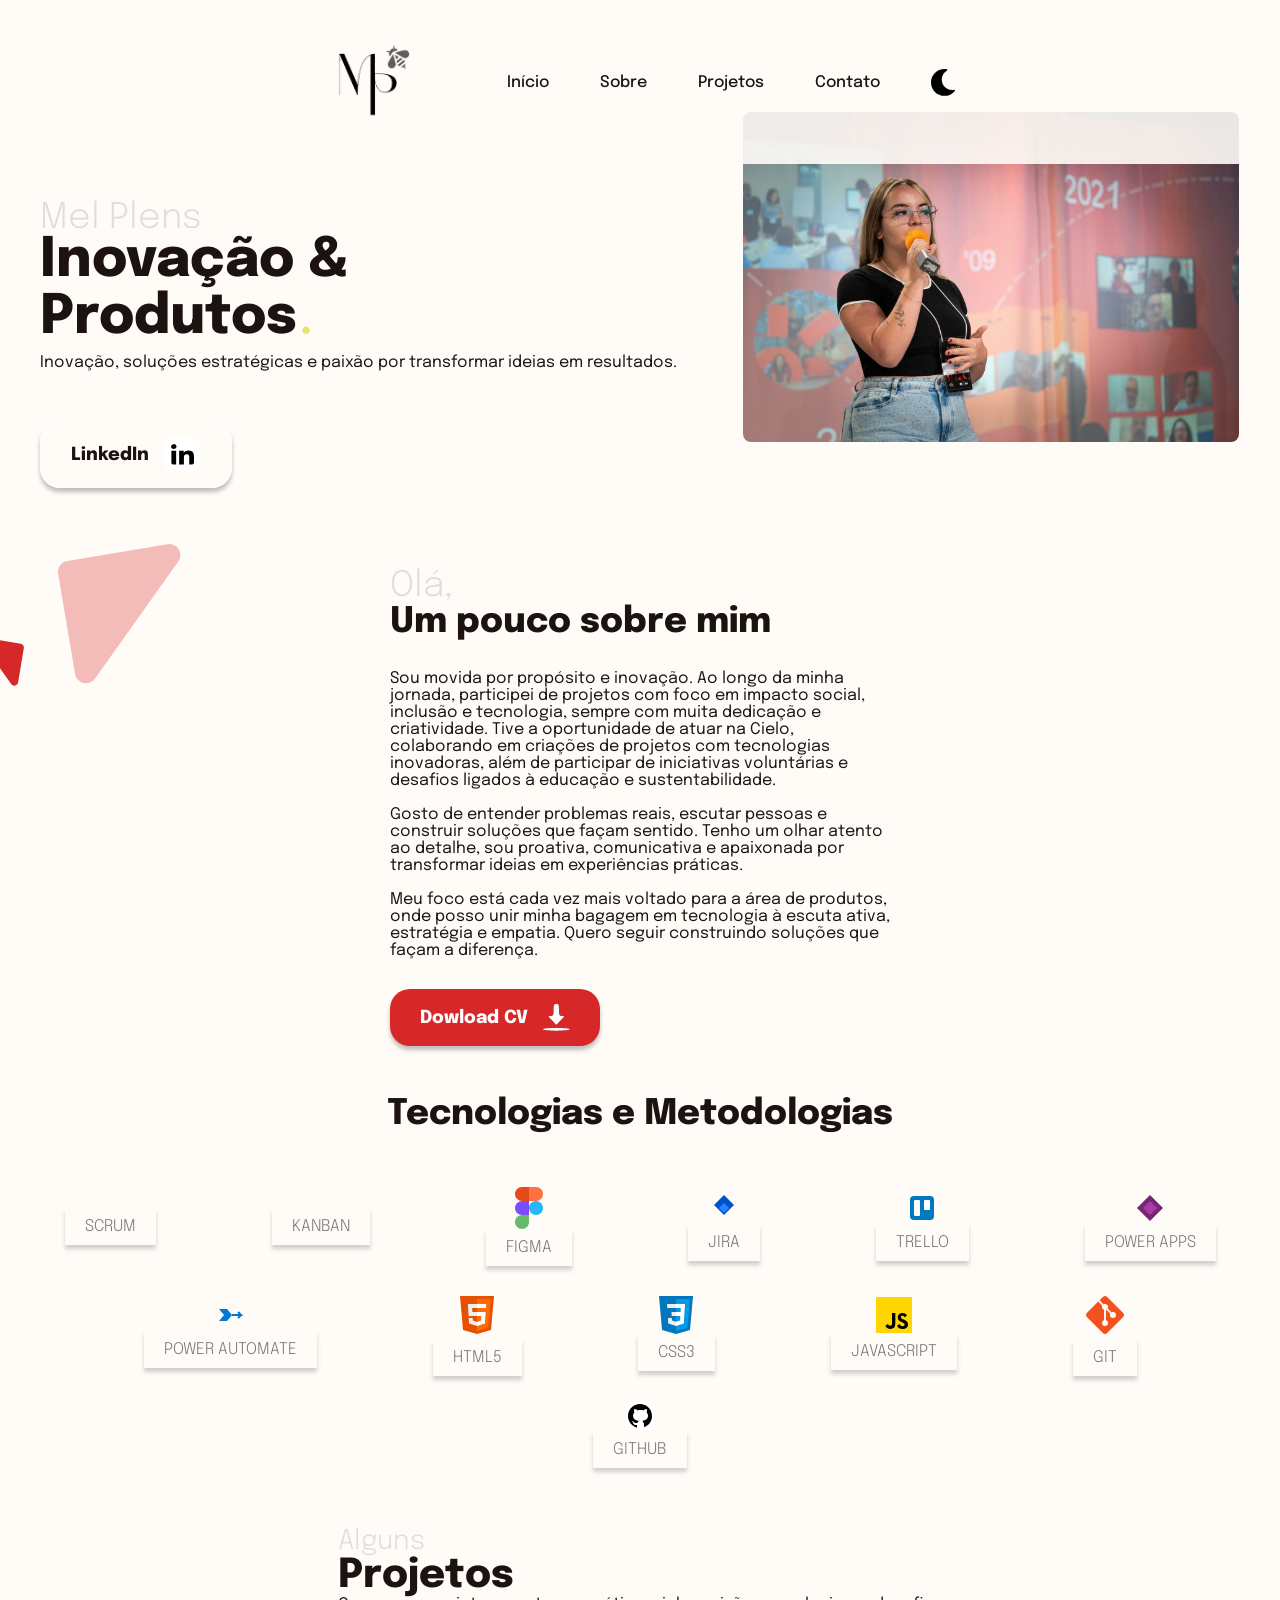
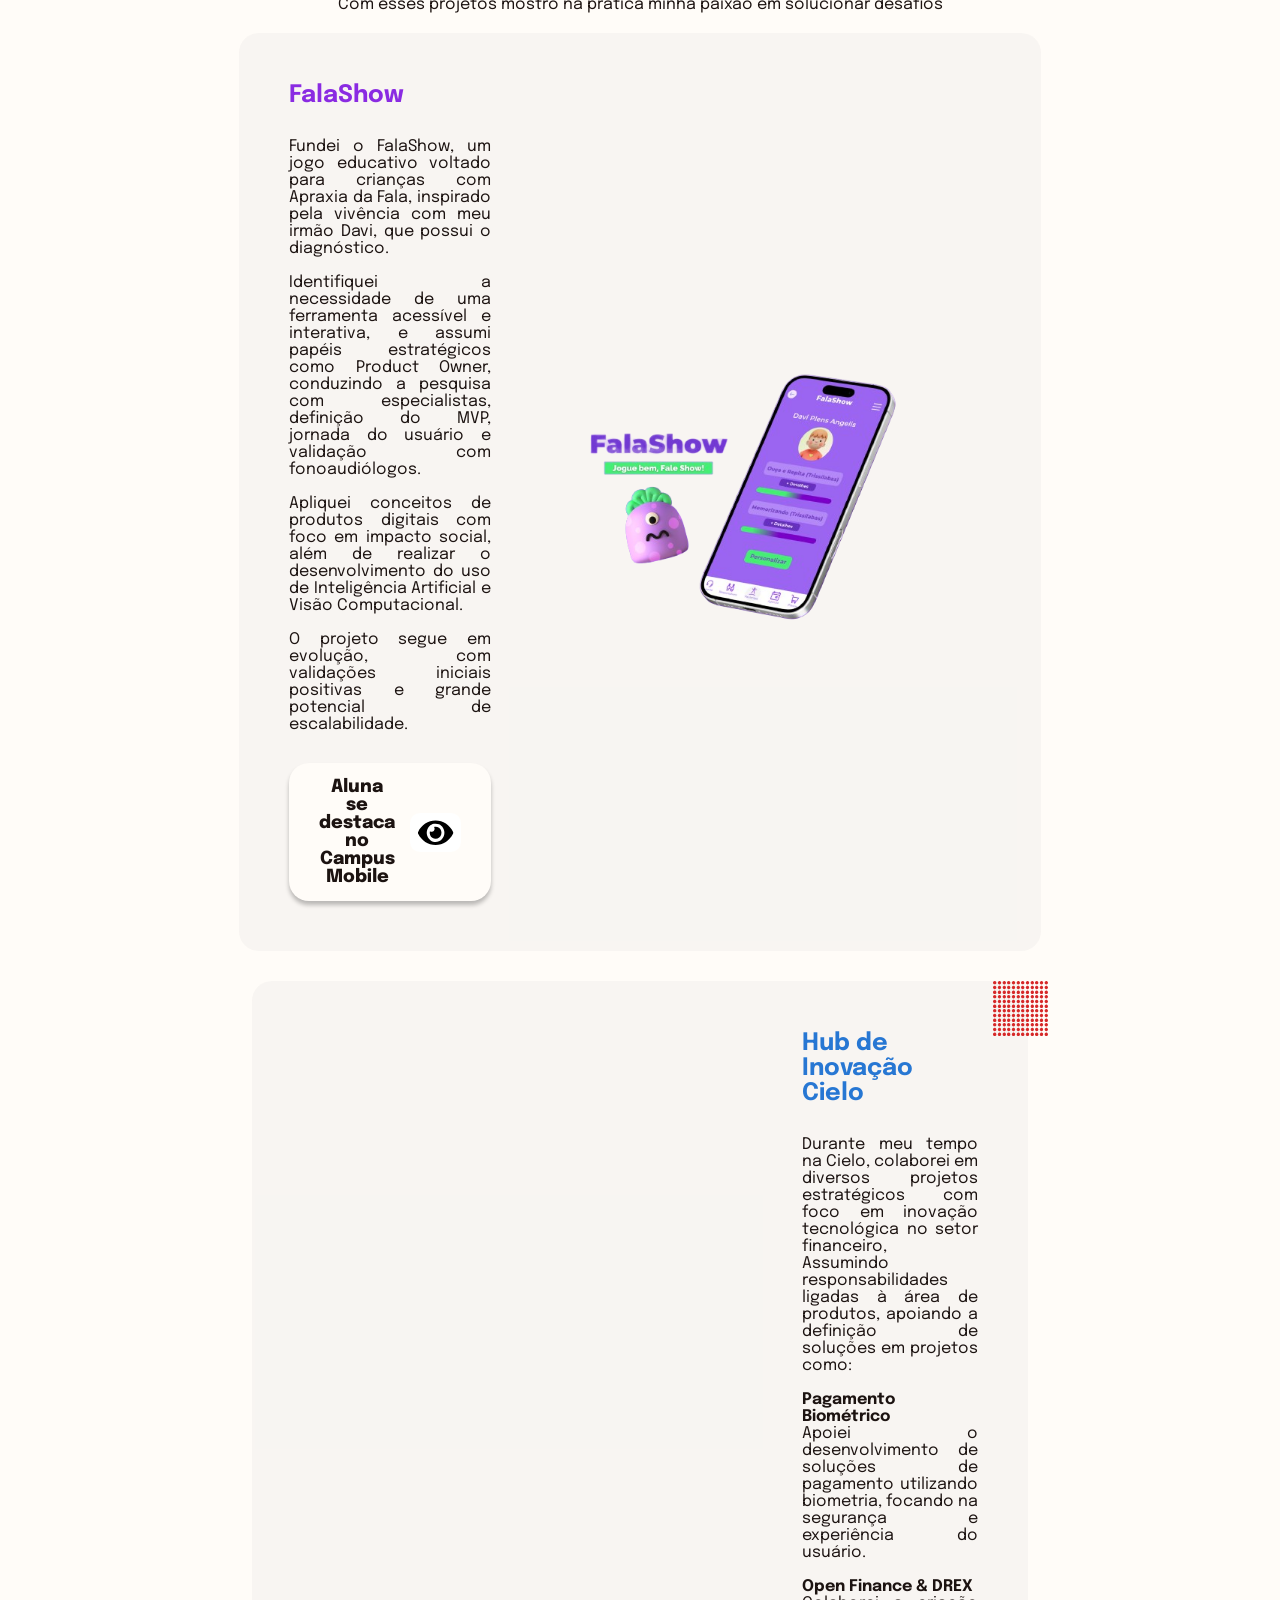
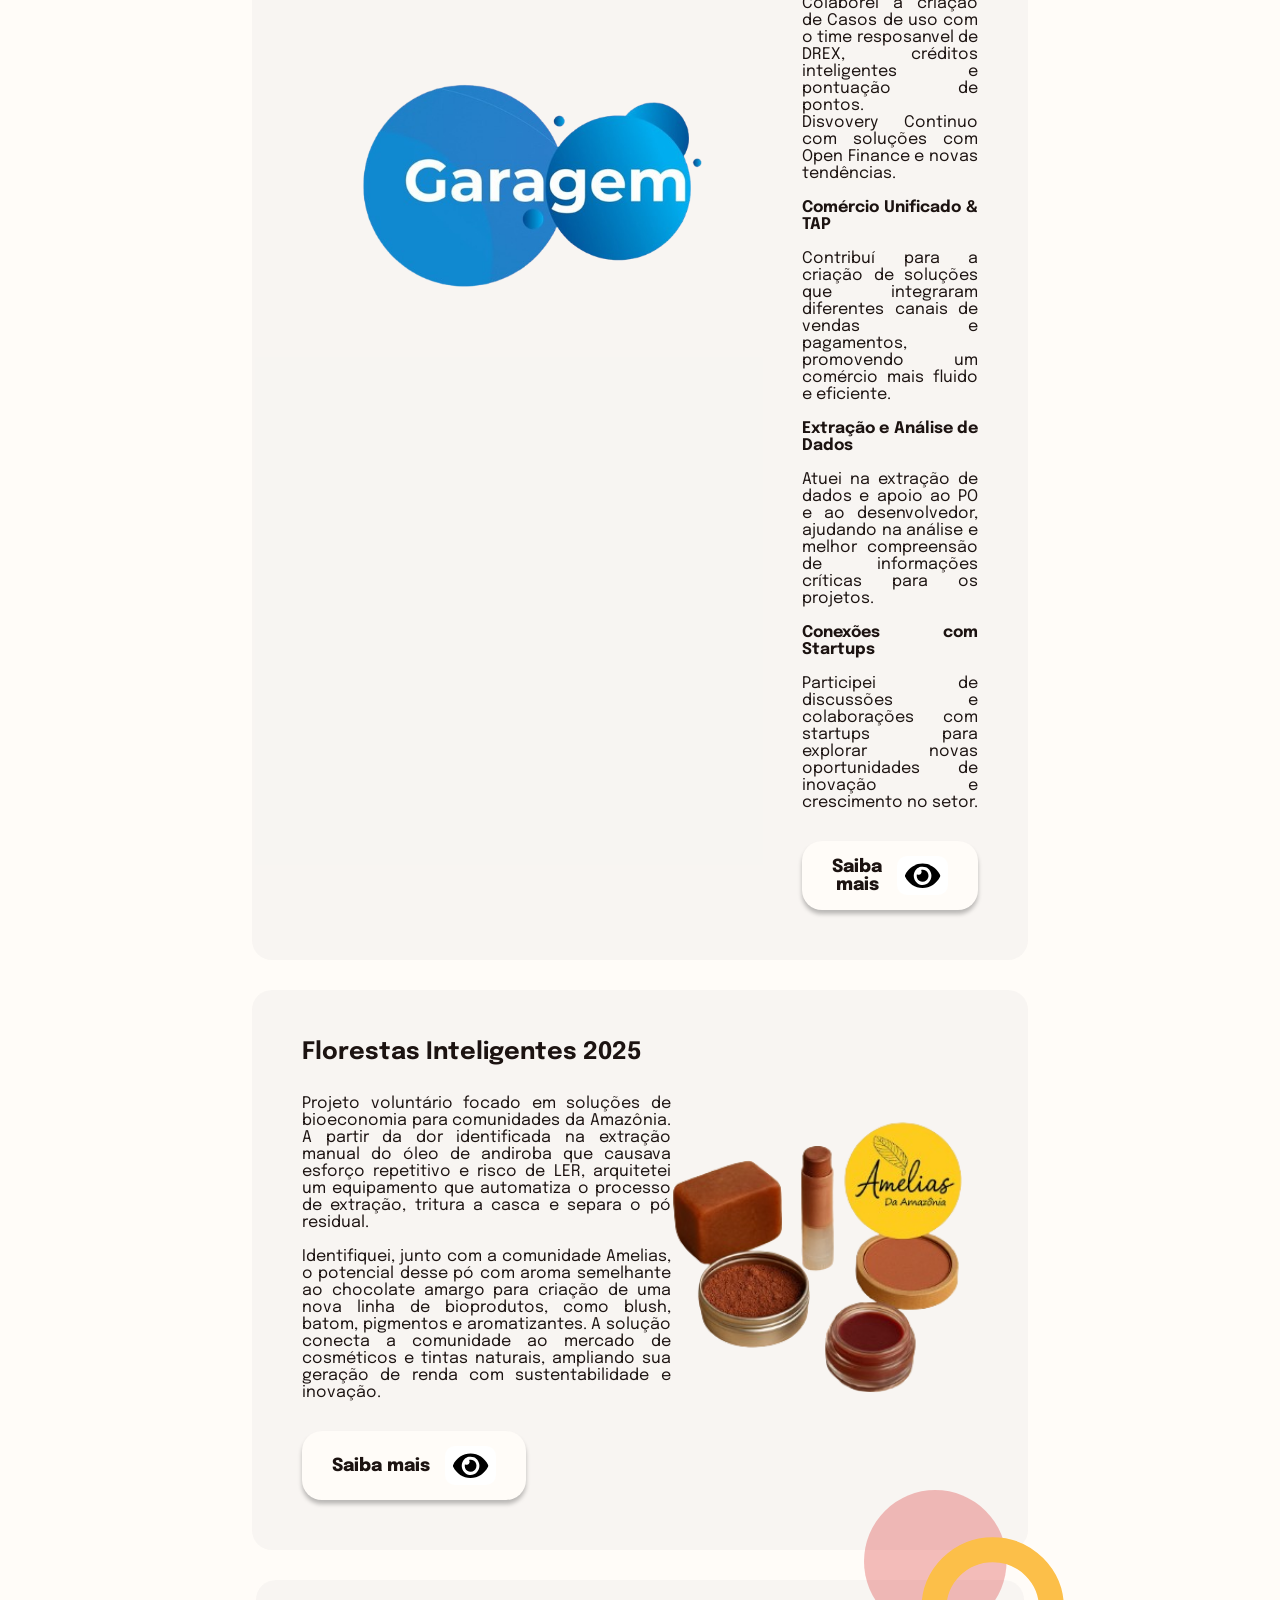
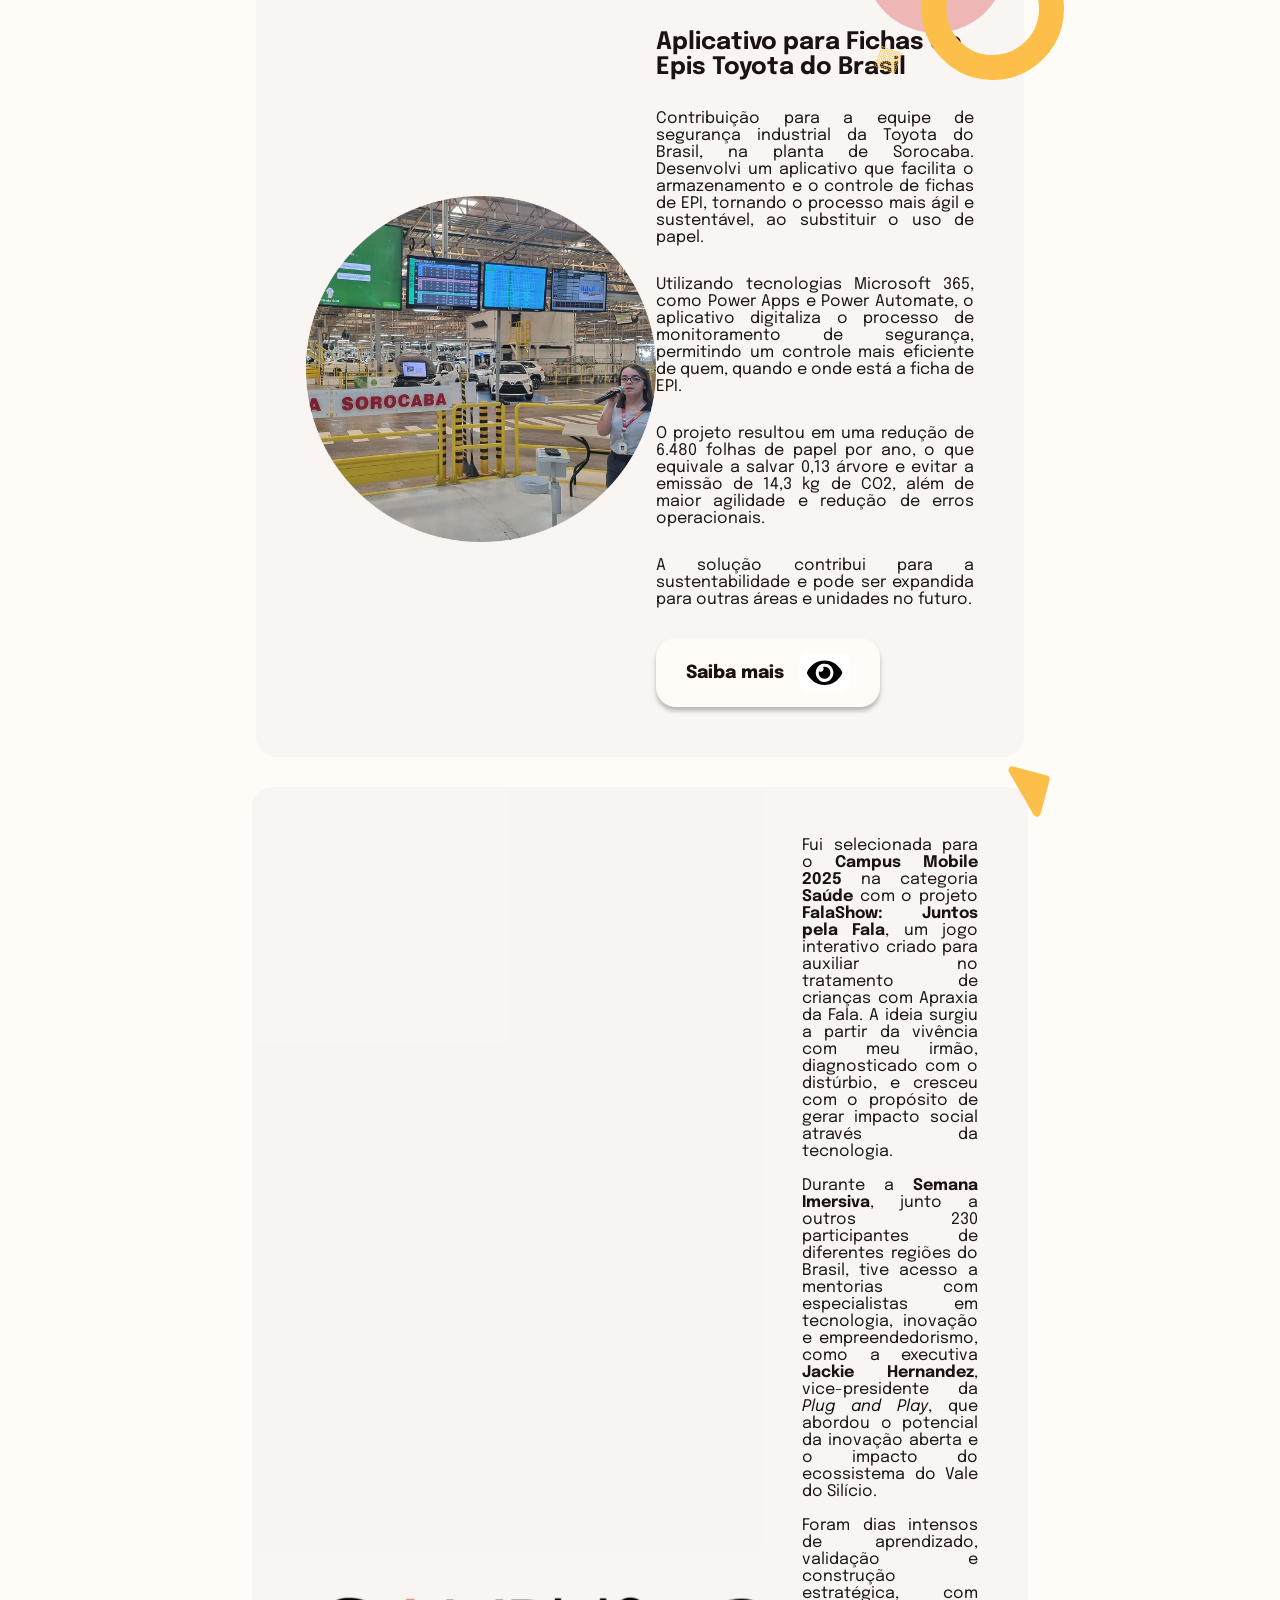
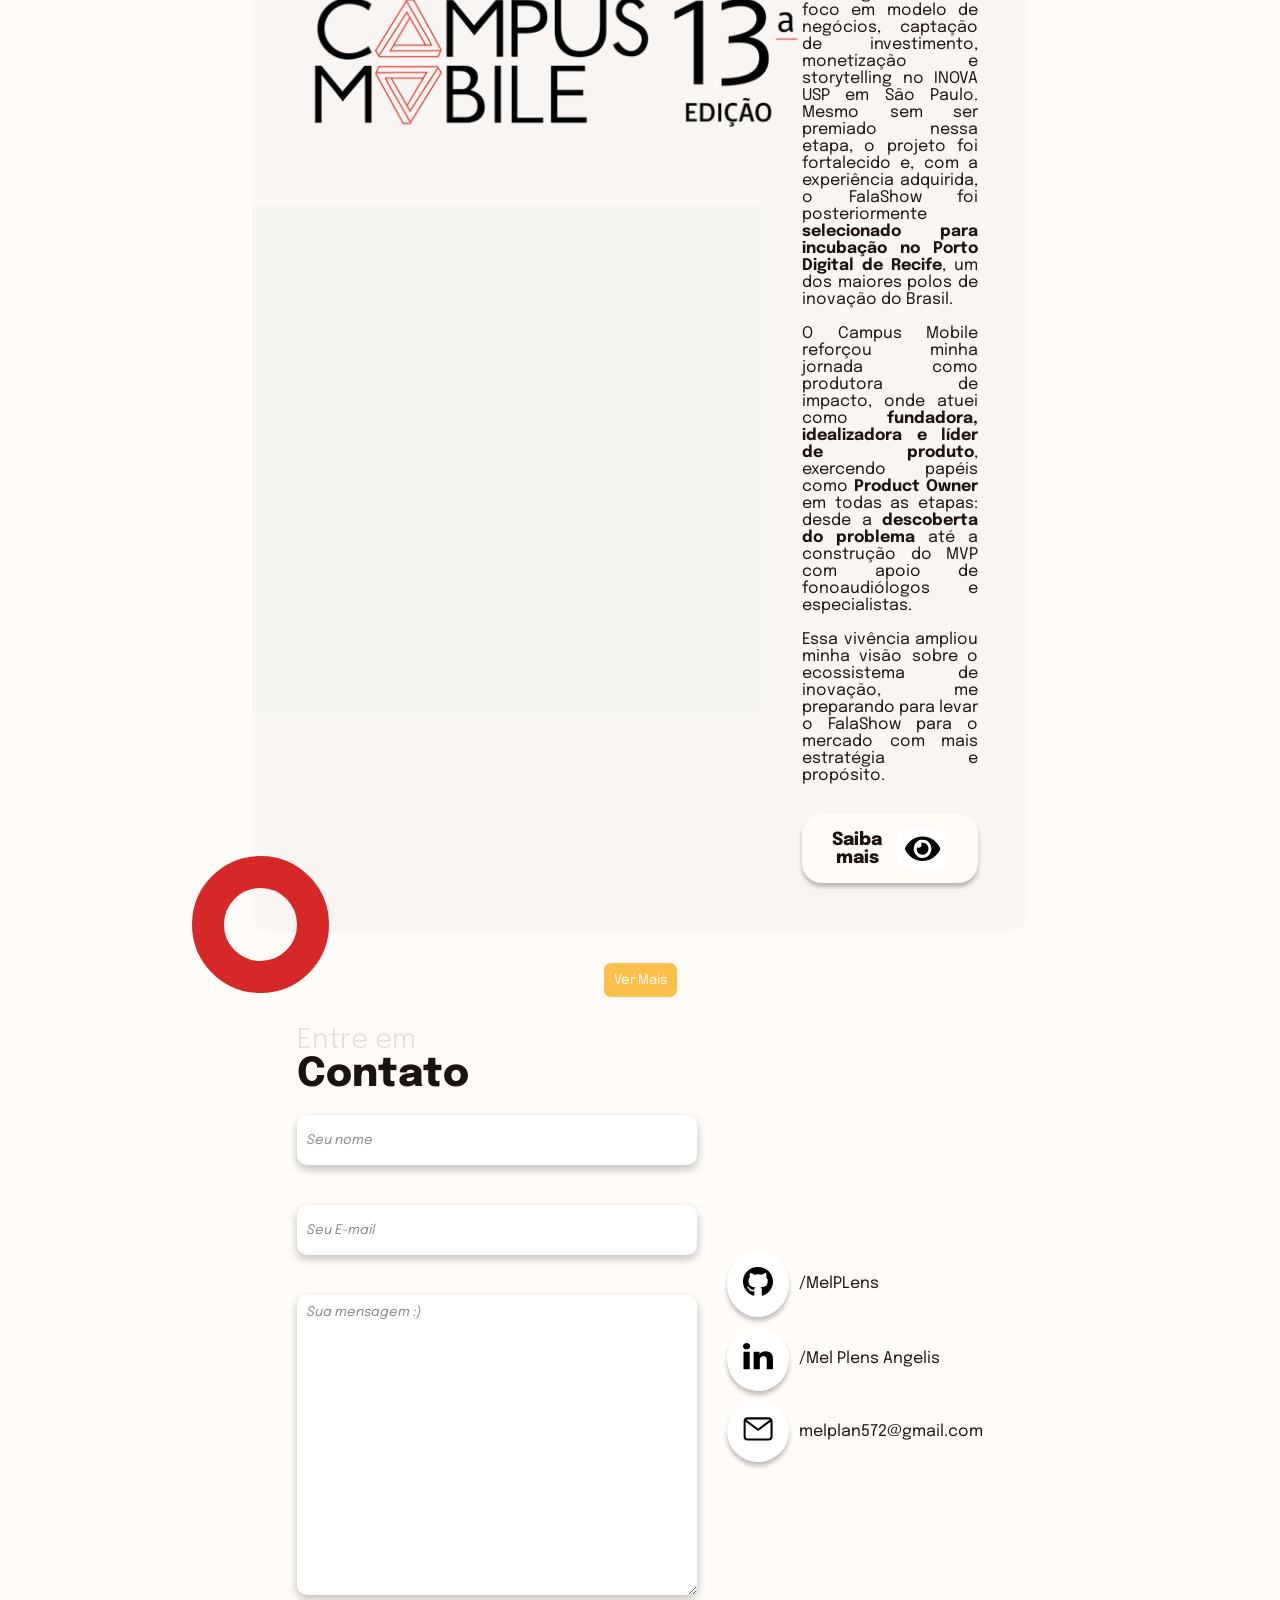
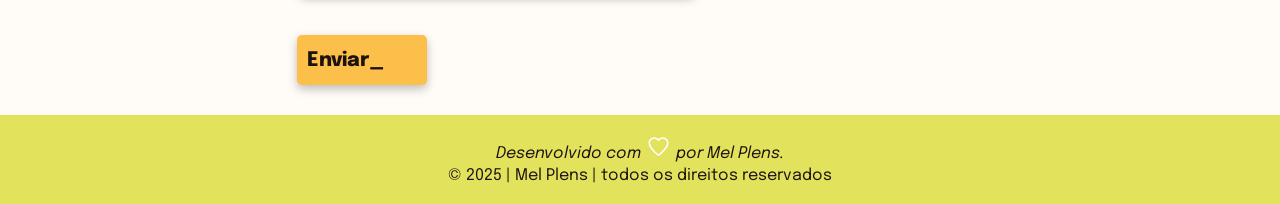
==== commit 97f4b050: "Adicionando imagens e ajustes" ====
--- a/index.html
+++ b/index.html
@@ -8,7 +8,7 @@
     <script src="https://smtpjs.com/v3/smtp.js"></script>
 
     <link rel="preconnect" href="https://fonts.gstatic.com" crossorigin>
-    <link rel="icon" href="./assets/icons/icon.svg" type="image/x-icon">
+    <link rel="icon" href="./assets/icons/Mp-branco.ico" type="image/x-icon">
     <link href="https://fonts.googleapis.com/css2?family=Epilogue:ital,wght@0,100..900;1,100..900&display=swap"
         rel="stylesheet">
     <link href="https://unpkg.com/aos@2.3.1/dist/aos.css" rel="stylesheet">
@@ -68,7 +68,6 @@
 
     <section id="sobre" class="about-me" data-aos="fade-left">
         <div class="container-about-me">
-            <img class="image-about-me" width="500px" src="/assets/meldalando.jpg" alt="eu">
             <article>
                 <span>Olá,</span>
                 <h1>Um pouco sobre mim</h1>
@@ -110,11 +109,10 @@
             <div class="stacks">
 
                 <div class="block-stack">
-                    <img src="./assets/icons/scrum-process-development-methodology-icon-vector.svg" alt="scrum">
+                  
                     <span>SCRUM</span>
                 </div>
                 <div class="block-stack">
-                    <img src="./assets/icons/kanban-lean-method-line-icon-vector.svg" alt="scrum">
                     <span>KANBAN</span>
                 </div>
                 <div class="block-stack">
@@ -175,7 +173,7 @@
             <div class="wrap-projects">
 
                 <div class="container-project  inverse-container-project" data-aos="zoom-in">
-                    <img class="mockup" width="500px" src="/assets/images/FalaShow_Oficial_BR__2_-removebg-preview (3).png">
+                    <img class="mockup" width="500px" src="/assets/FalaShow_Oficial_BR__2_-removebg-preview (3) (1).png">
 
                     <div>
                         <h1 style="color: blueviolet;">FalaShow</h1>
@@ -276,8 +274,9 @@
 
                 <div class="container-project" data-aos="fade-right">
                     <img class="circles-shape" src="./assets/shapes/yellow-circle.svg" alt="shapes">
-                    <img class="mockup" width="500px" src="./assets/images/Toyota.jpeg"
+                    <img class="mockup" width="350px" src="./assets/images/toyotaapp1.png"
                         alt="mockup">
+                        <br>
                     <div>
                         <h1>Aplicativo para Fichas de Epis Toyota do Brasil</h1>
 
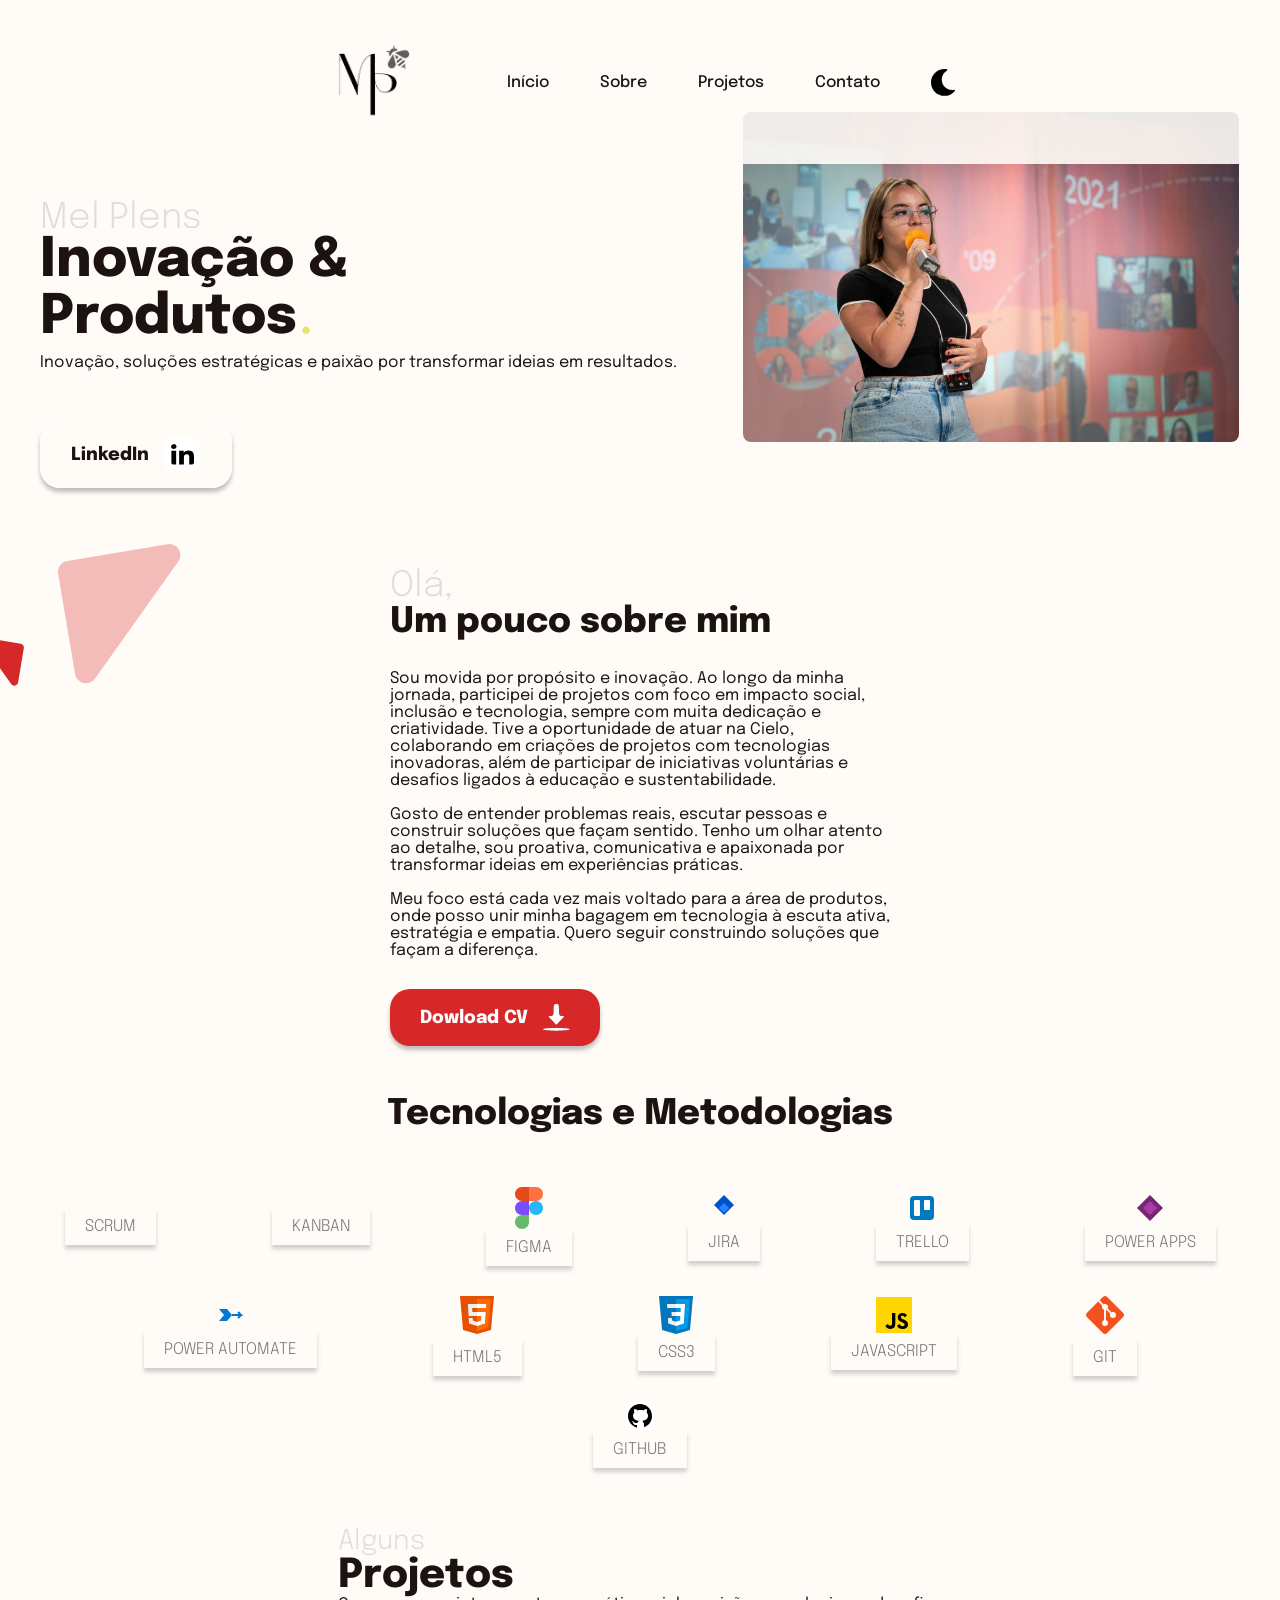
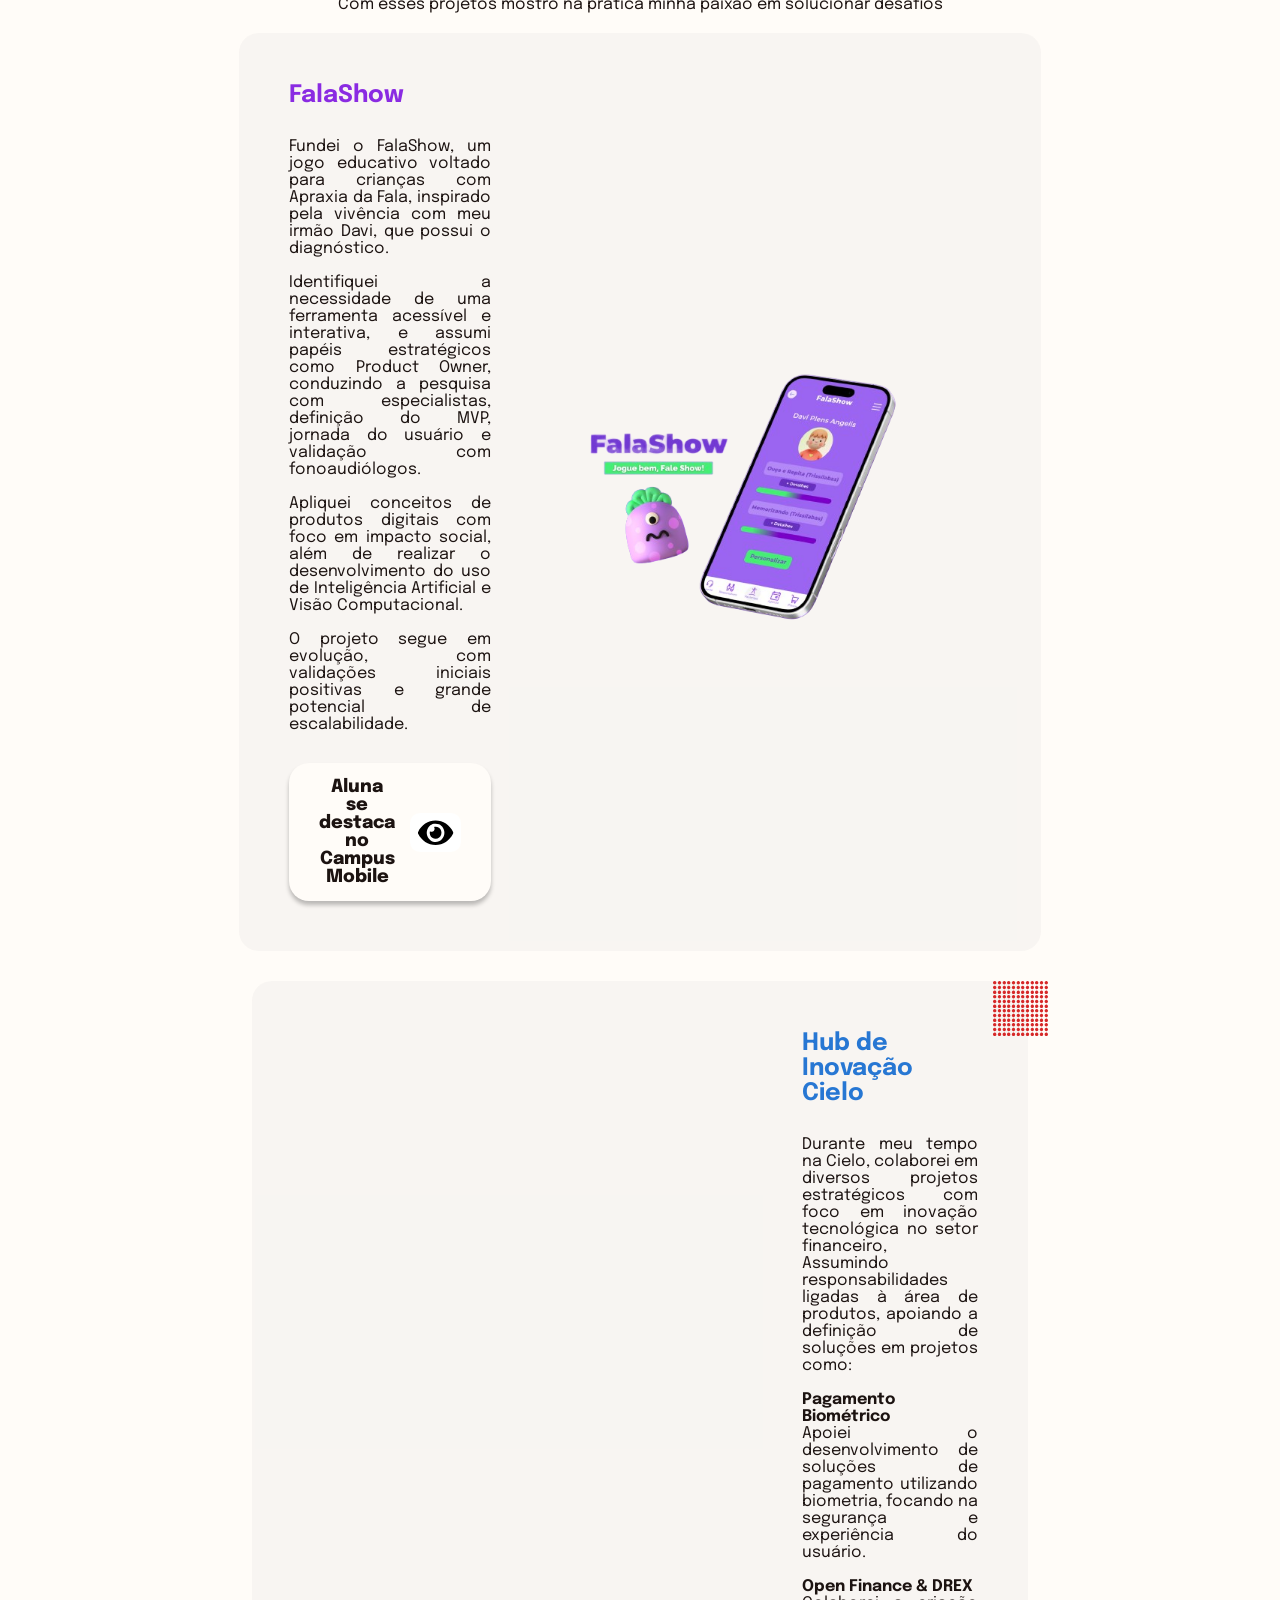
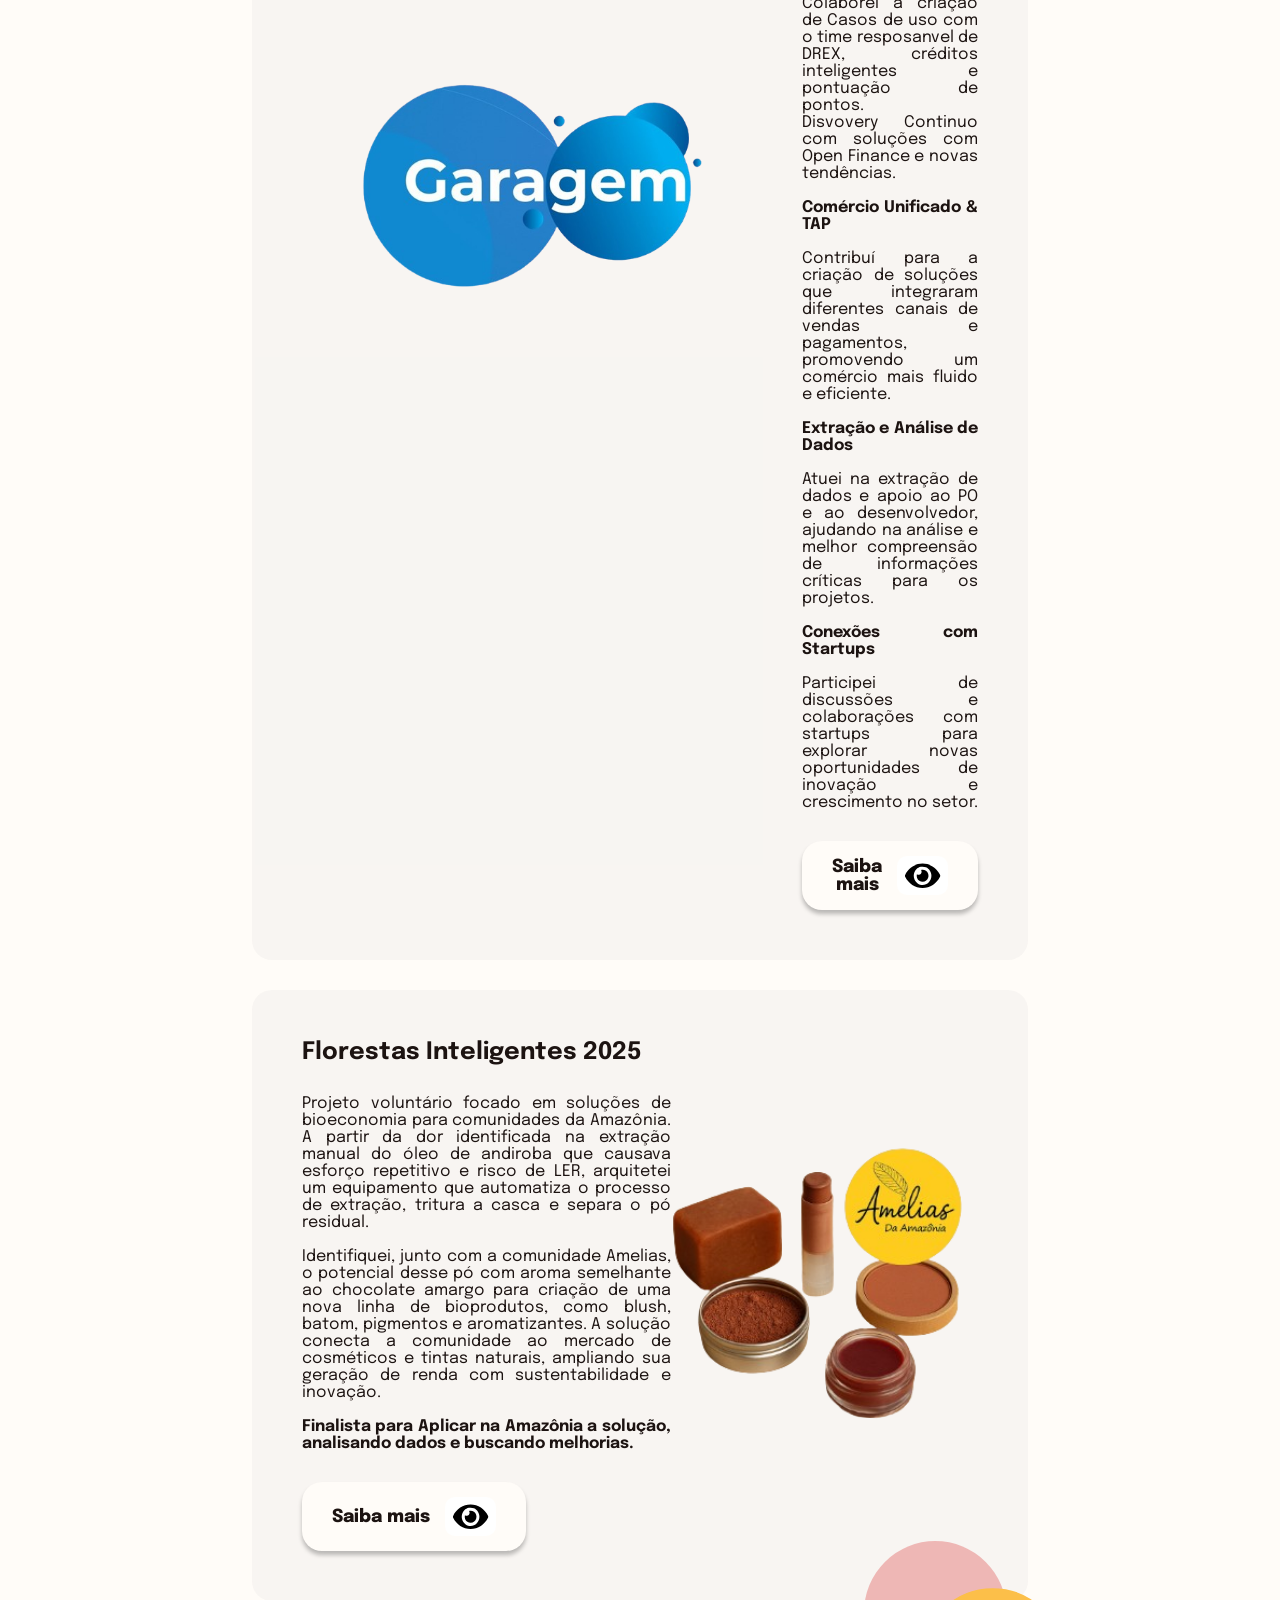
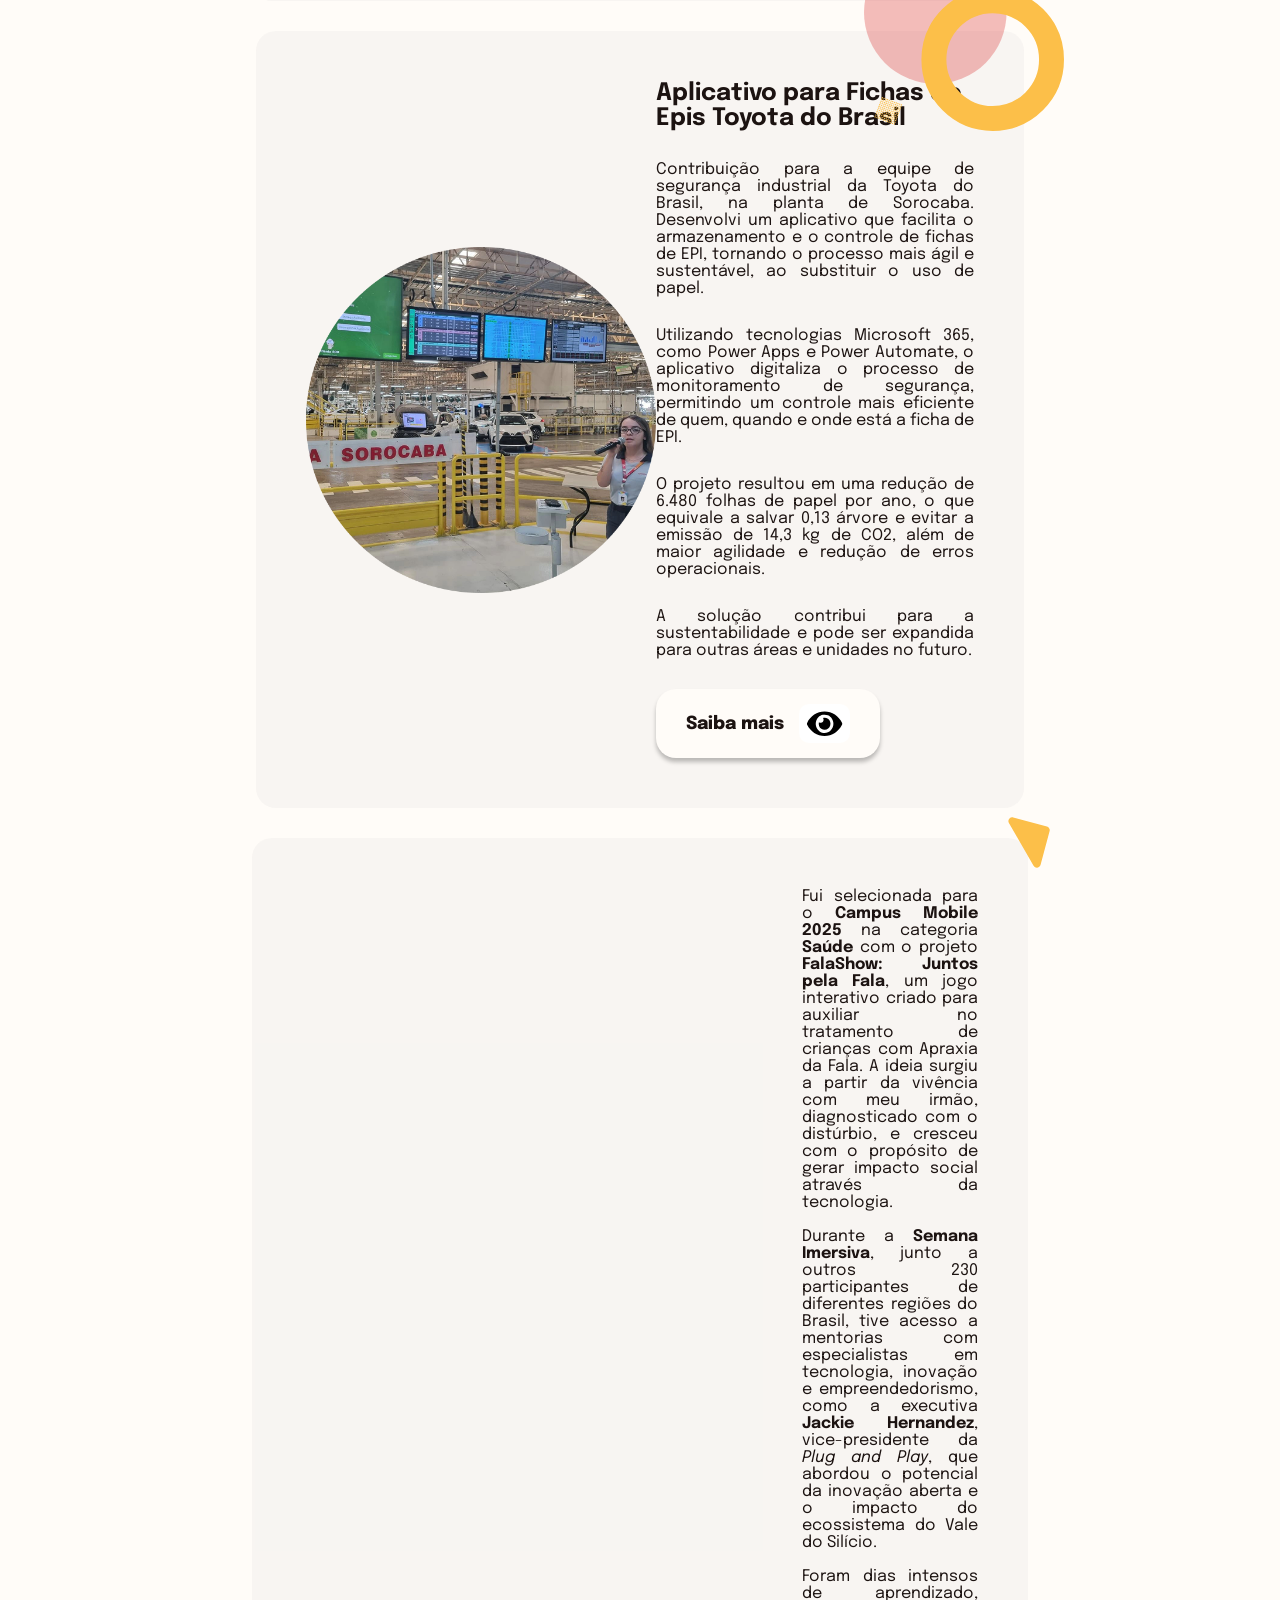
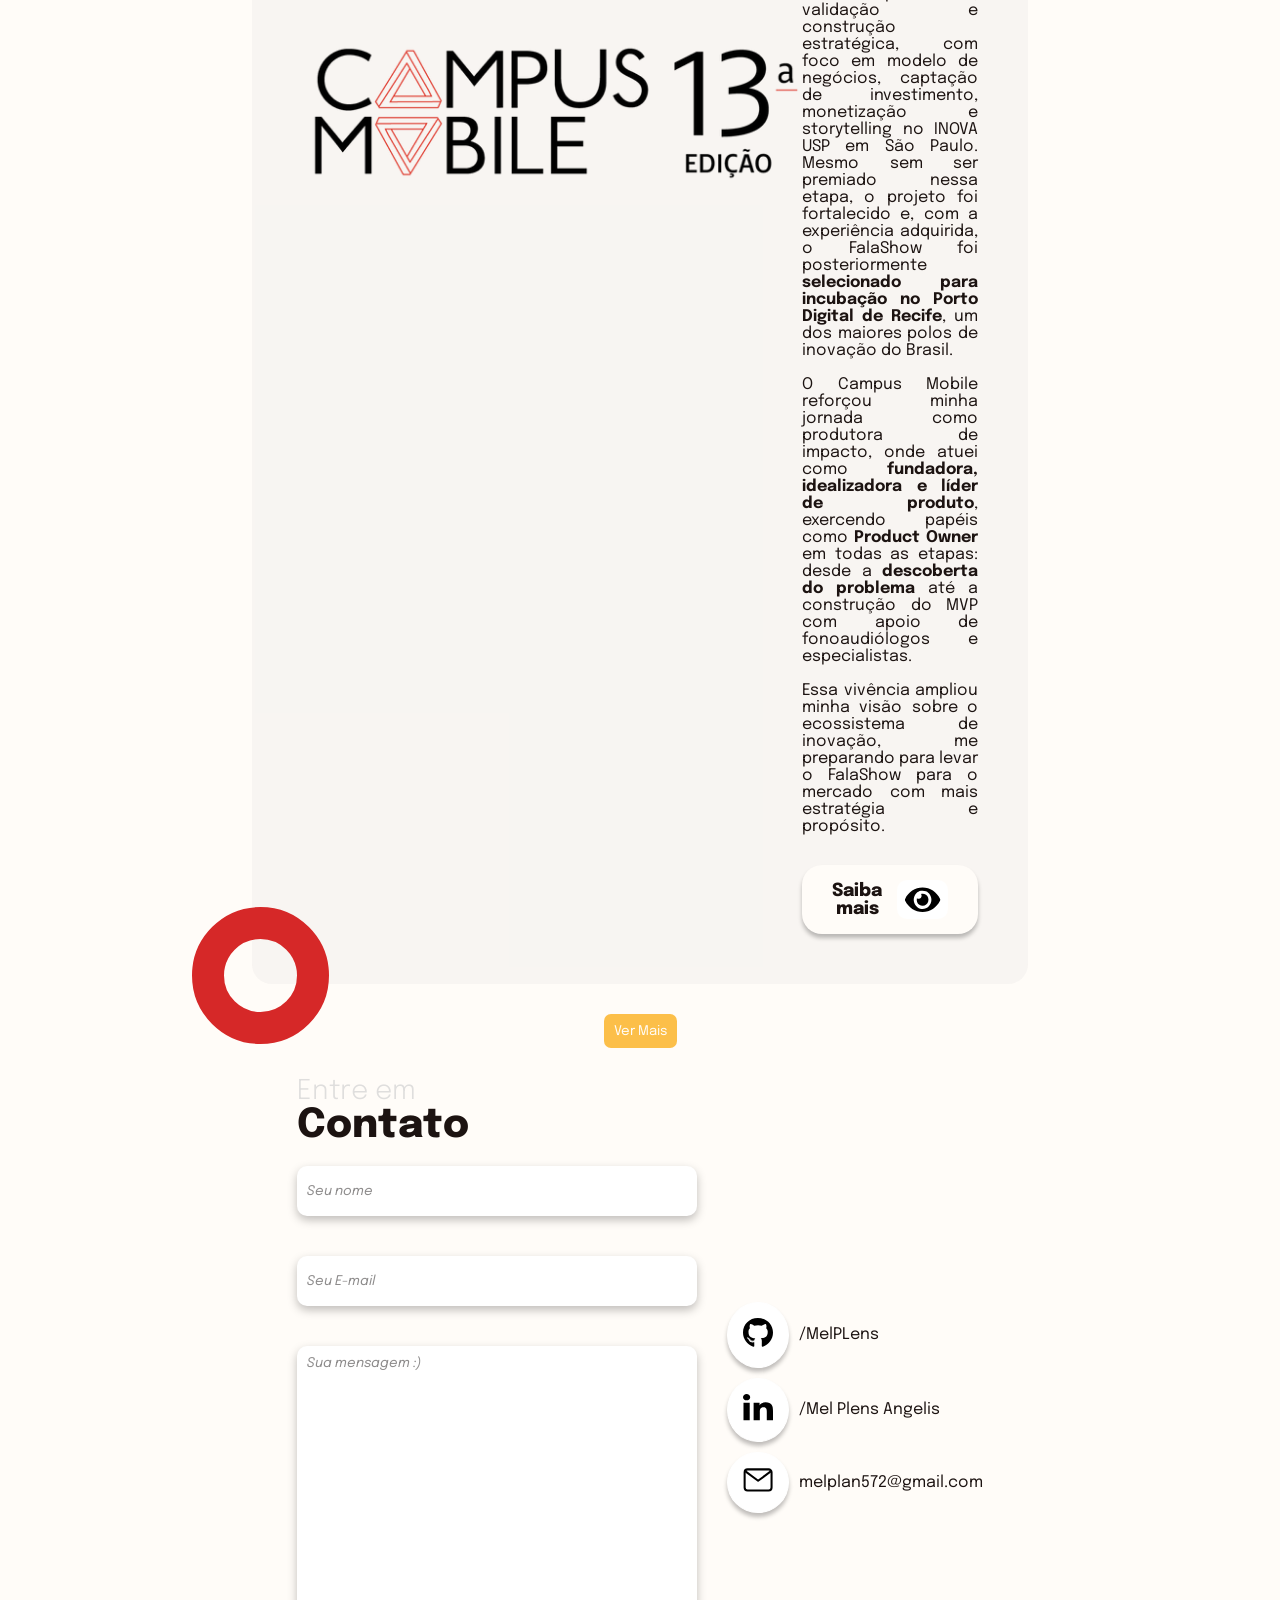
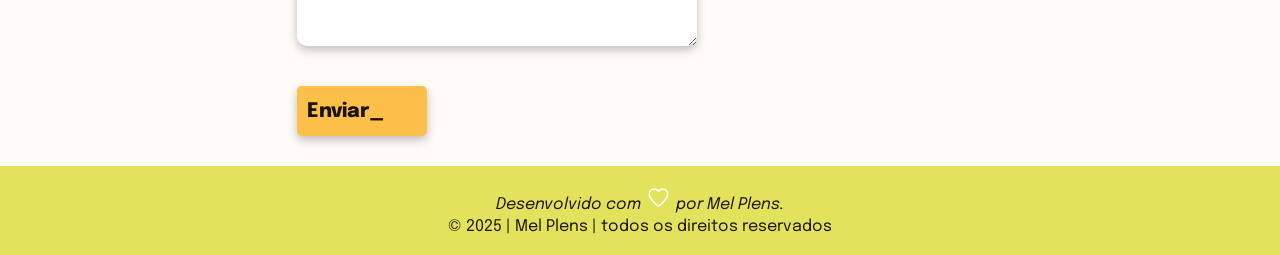
==== commit 6dcfb326: "atualização de CV" ====
--- a/index.html
+++ b/index.html
@@ -88,7 +88,7 @@
                     diferença.
                 </p>
 
-                <a target="_blank" href="./assets/CV/Currículo_Mel Plens_Produtos_2025 .pdf"><button>Dowload CV <img src="./assets/icons/dowload.svg"
+                <a target="_blank" href="./assets/CV/Currículo_Mel PlensProductBR__2025 .pdf"><button>Dowload CV <img src="./assets/icons/dowload.svg"
                             alt="dowload-cv-botão"></button></a>
                 <!-- <img class="gif" src="./assets/shapes/stairs_dot_animate.gif" alt="animações"> -->
             </article>
@@ -173,7 +173,7 @@
             <div class="wrap-projects">
 
                 <div class="container-project  inverse-container-project" data-aos="zoom-in">
-                    <img class="mockup" width="500px" src="/assets/FalaShow_Oficial_BR__2_-removebg-preview (3) (1).png">
+                    <img class="mockup" width="500px" src="assets/FalaShow_Oficial_BR__2_-removebg-preview (3) (1).png">
 
                     <div>
                         <h1 style="color: blueviolet;">FalaShow</h1>
@@ -260,6 +260,8 @@
                              Identifiquei, junto com a comunidade Amelias, o potencial desse pó com aroma semelhante ao chocolate amargo
                         para criação de uma nova linha de bioprodutos, como blush, batom, pigmentos e aromatizantes. 
                               A solução conecta a comunidade ao mercado de cosméticos e tintas naturais, ampliando sua geração de renda com sustentabilidade e inovação.
+                              <br><br>
+                              <b>Finalista para Aplicar na Amazônia a solução, analisando dados e buscando melhorias.</b>
                             </p>
                             
 
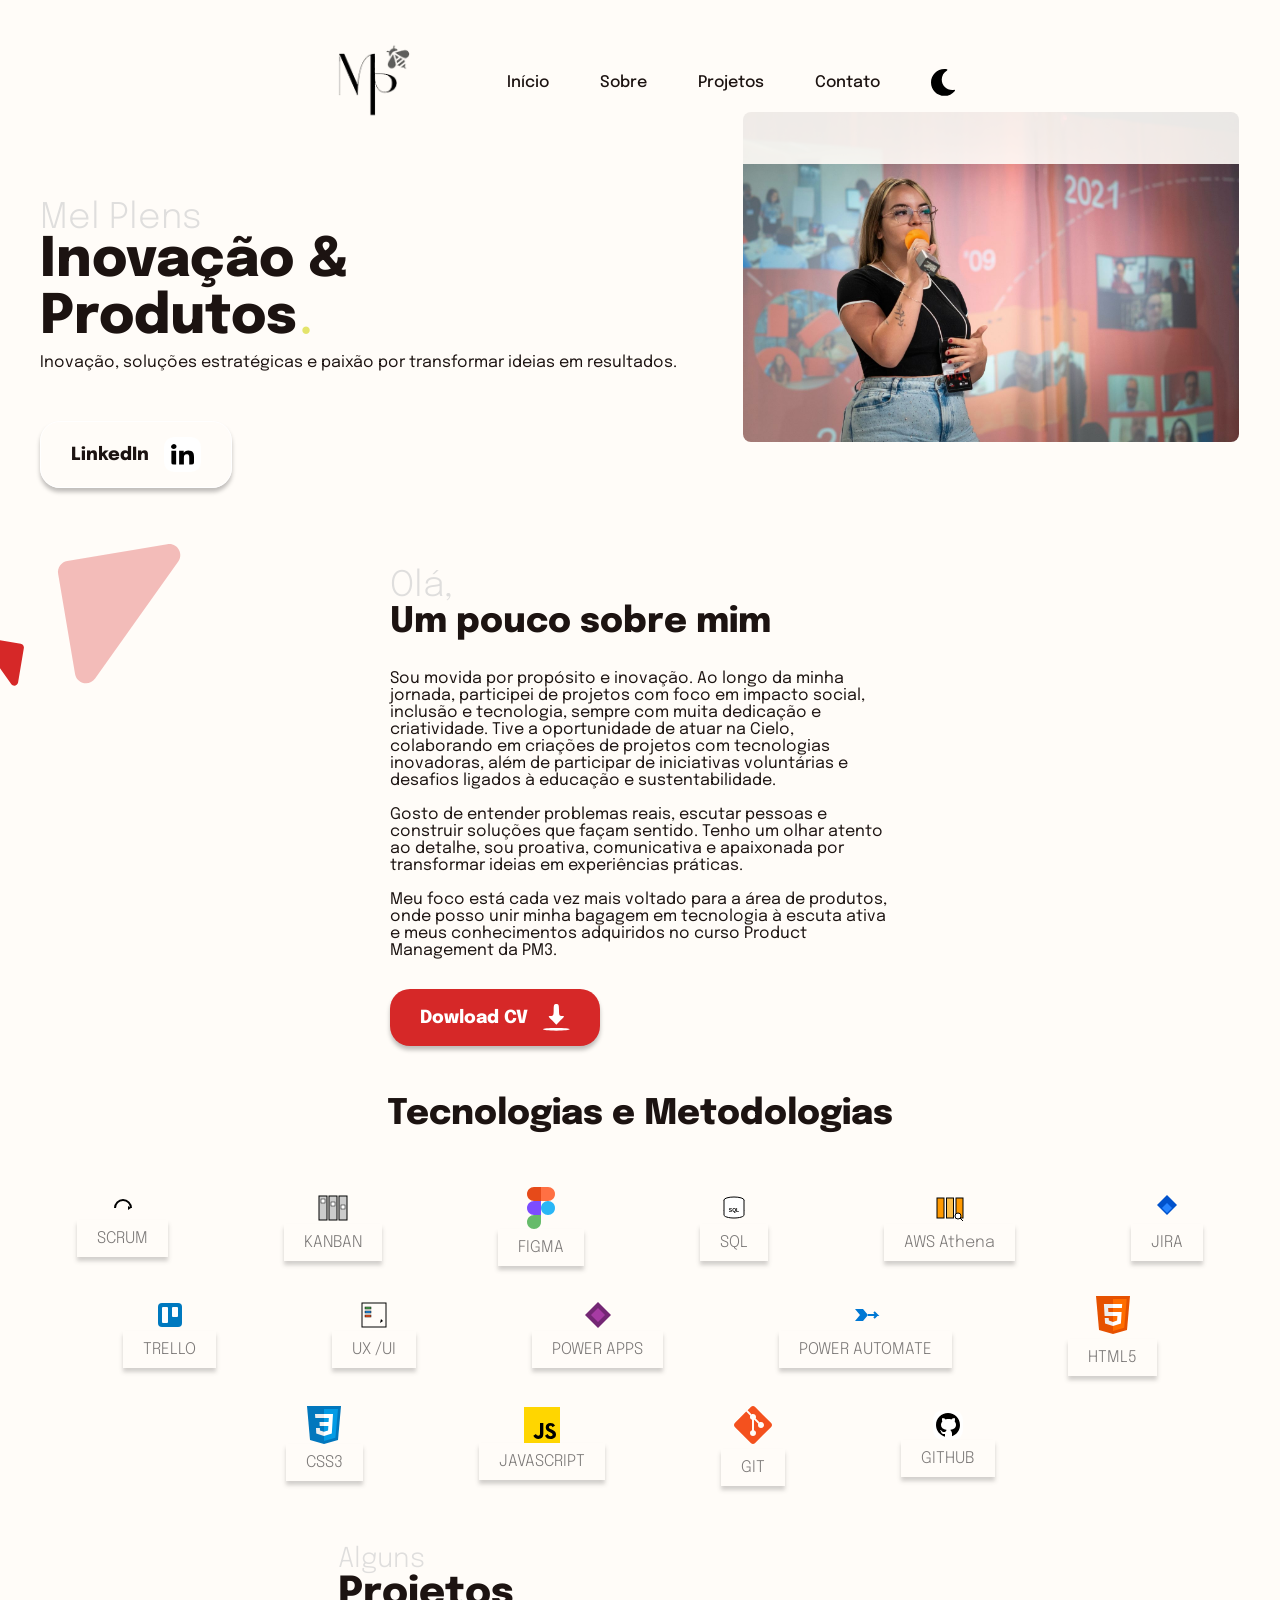
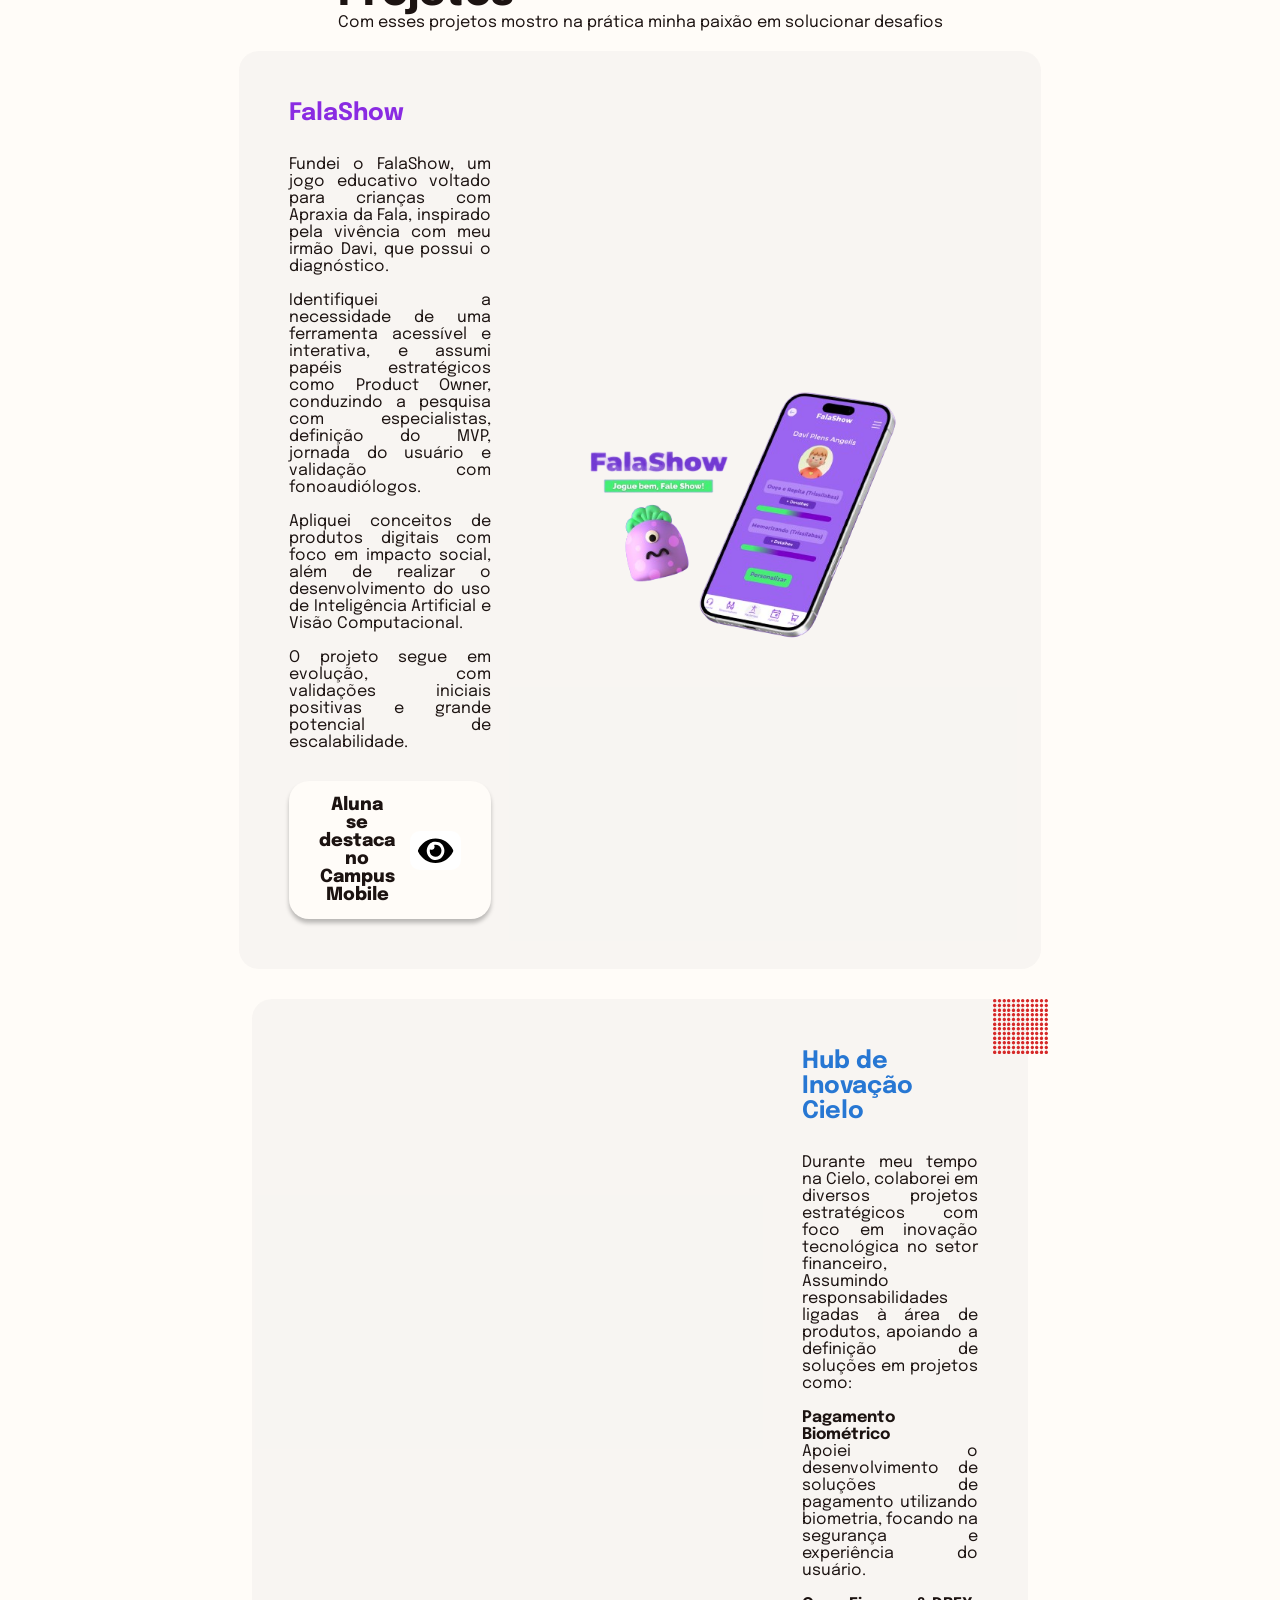
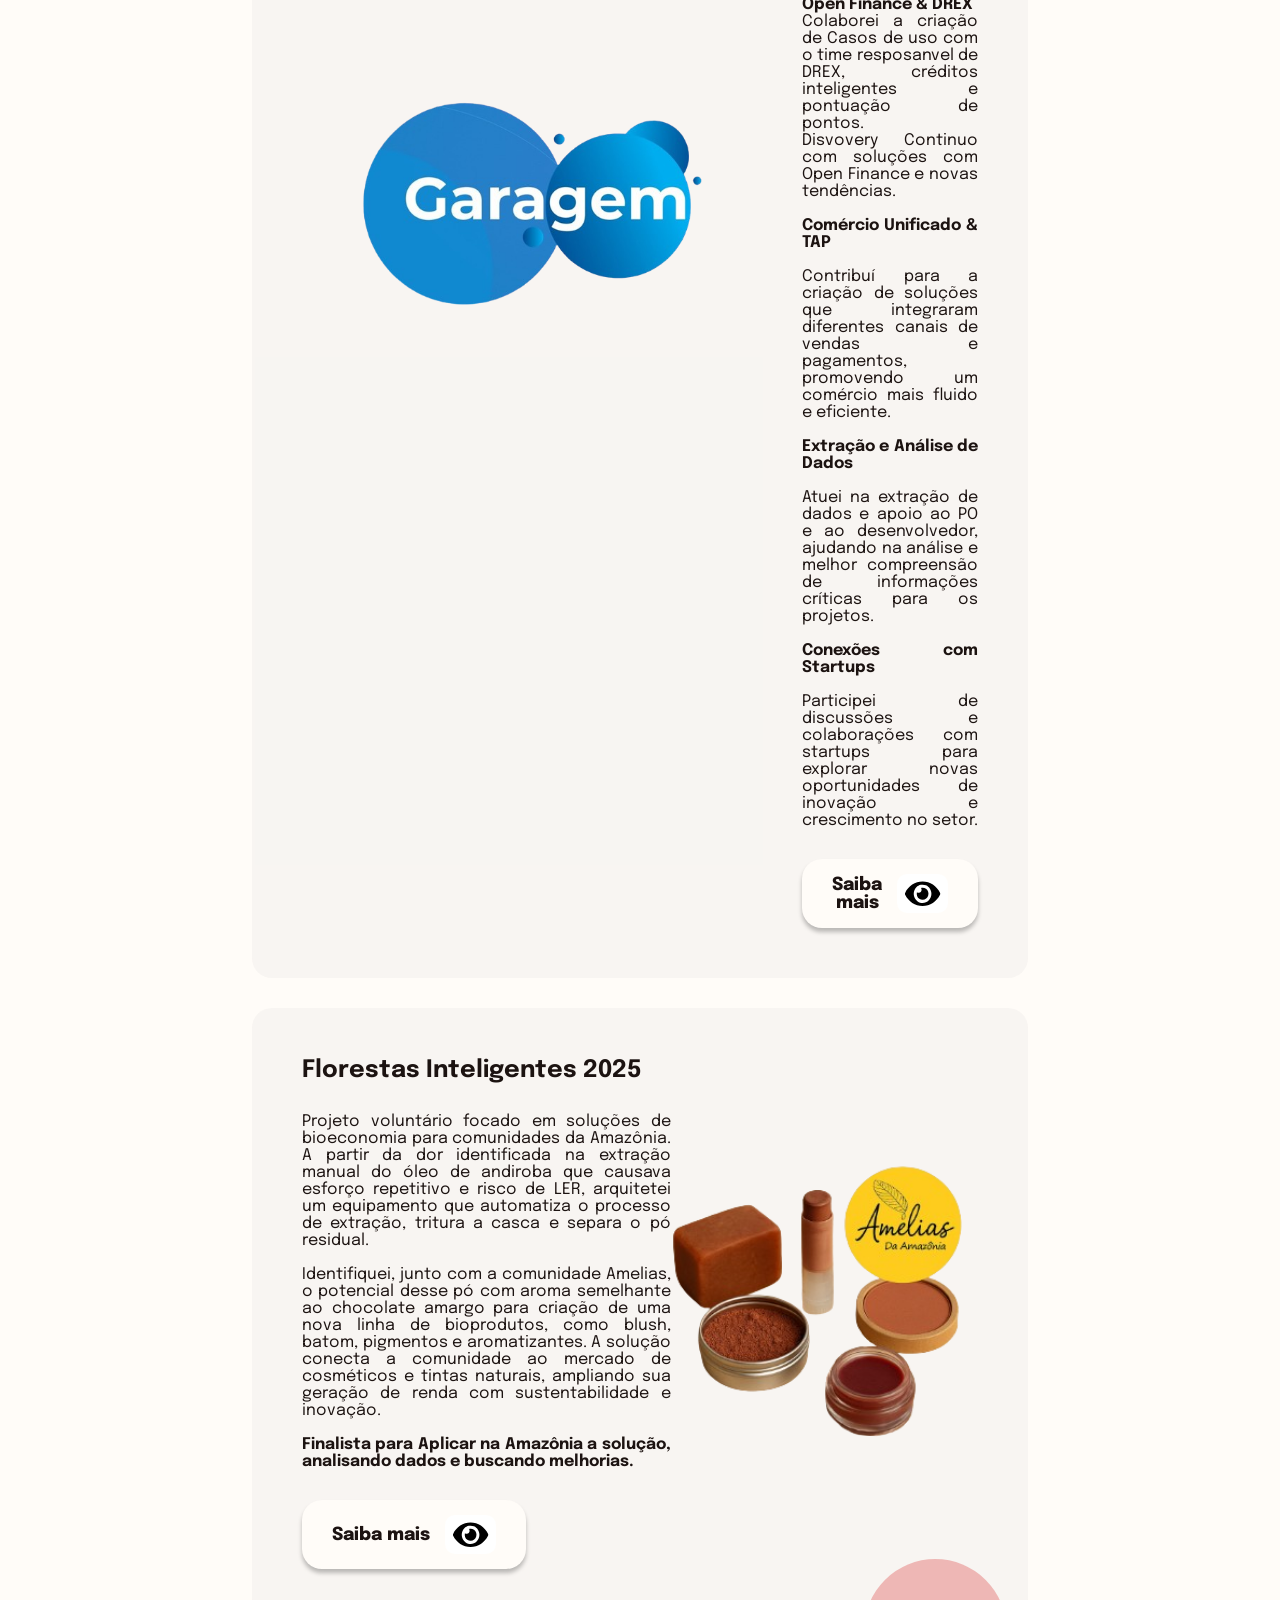
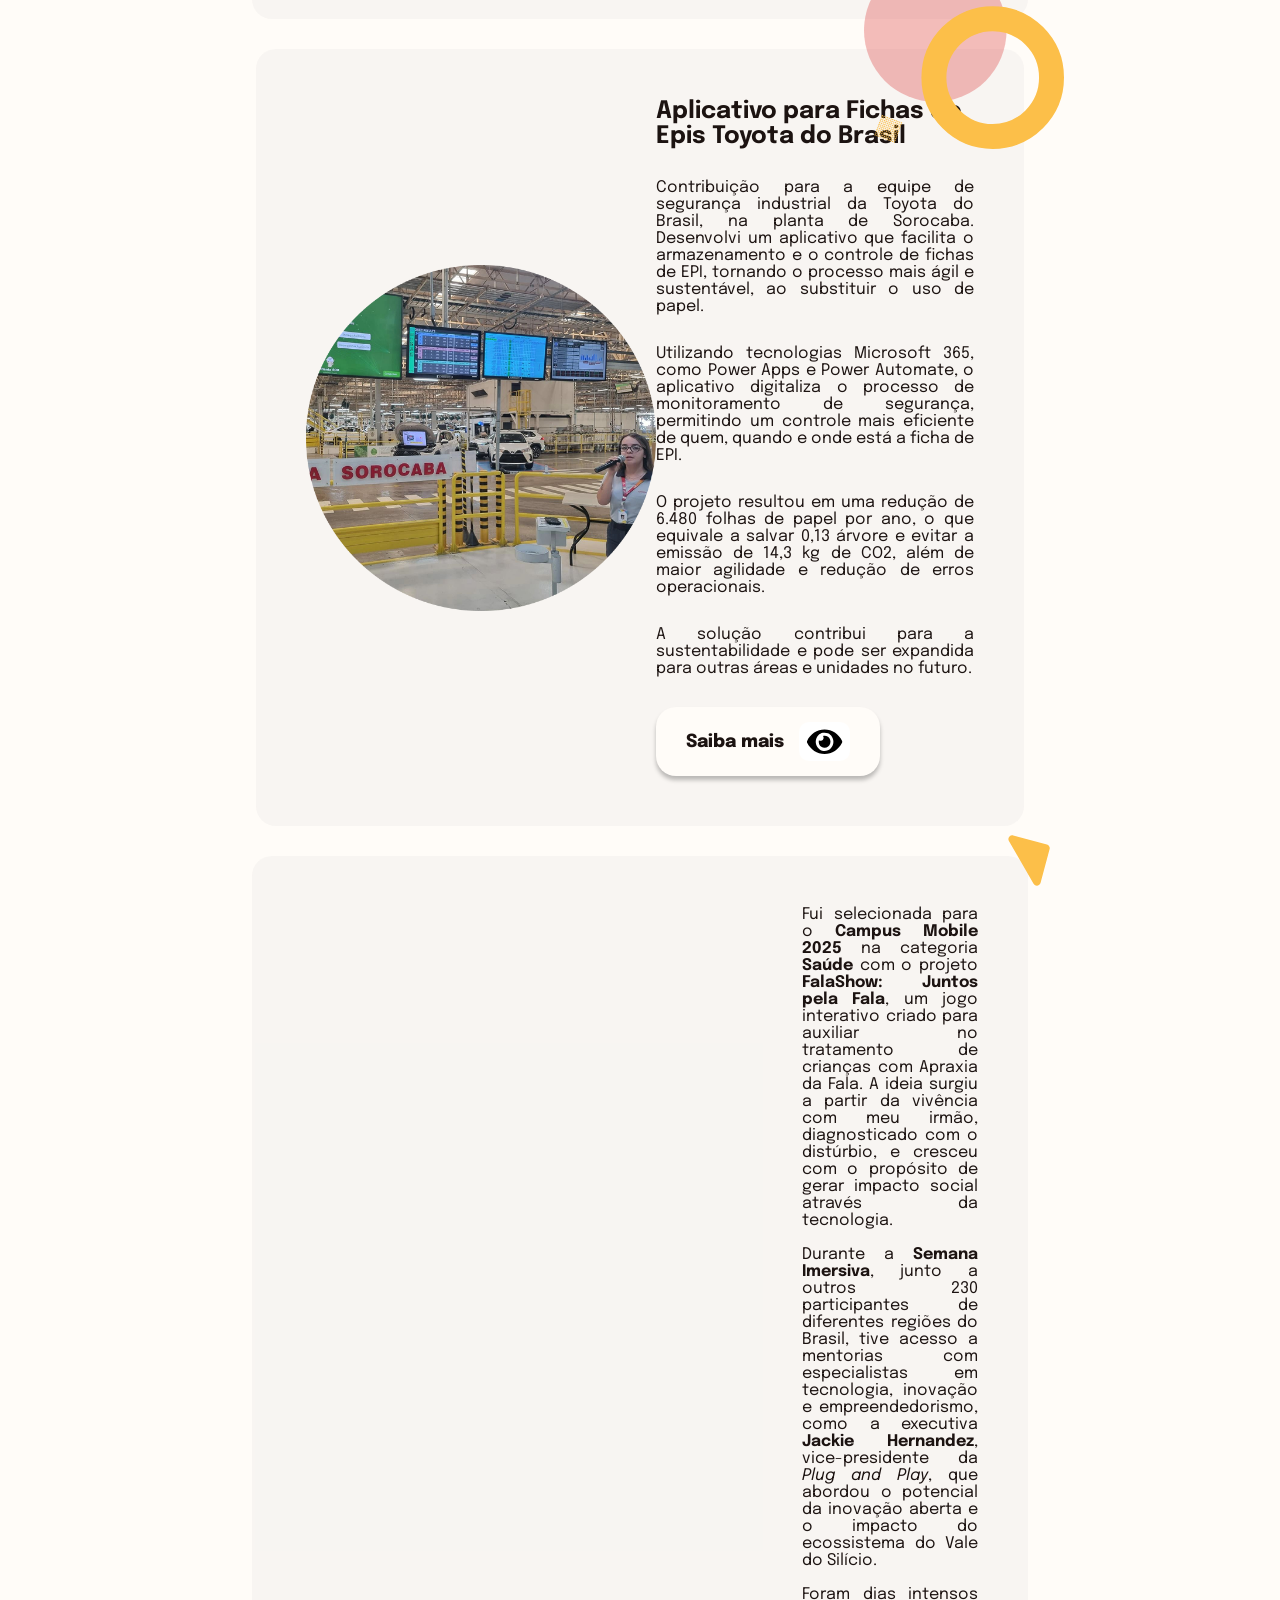
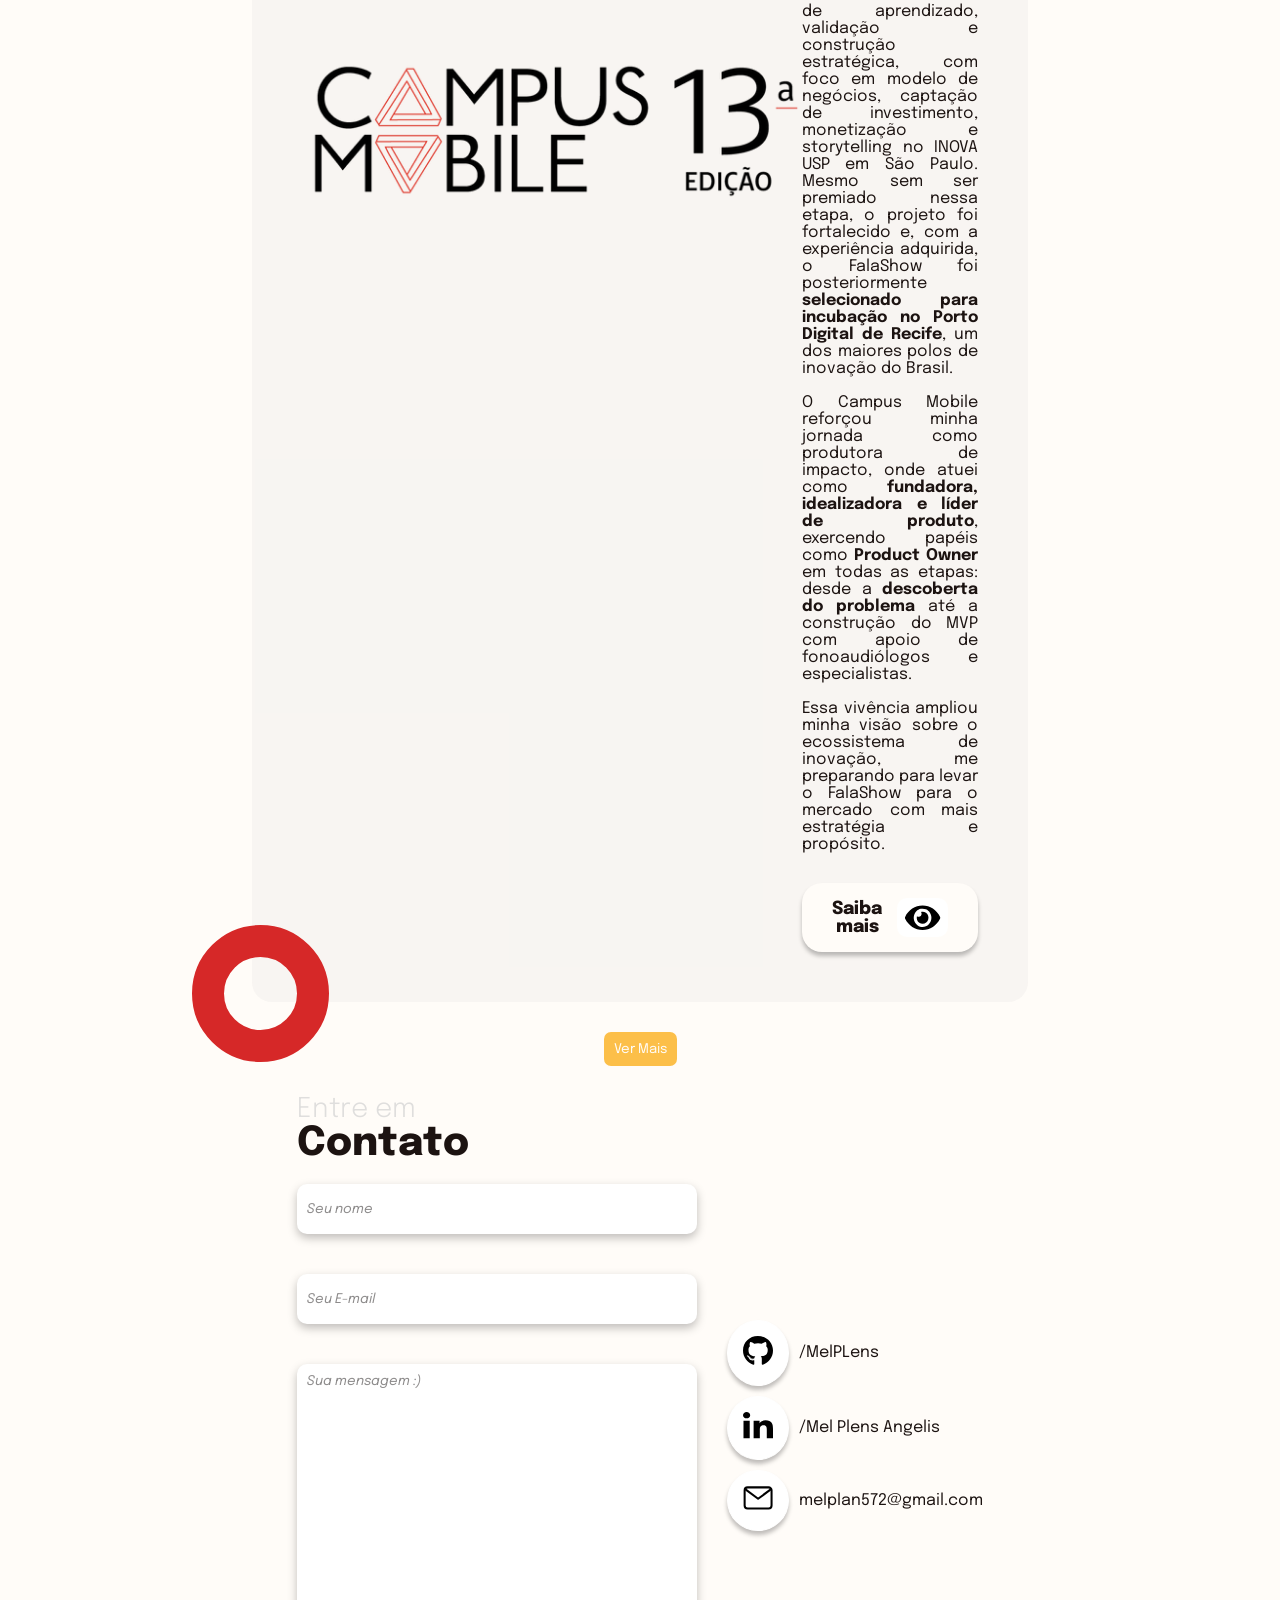
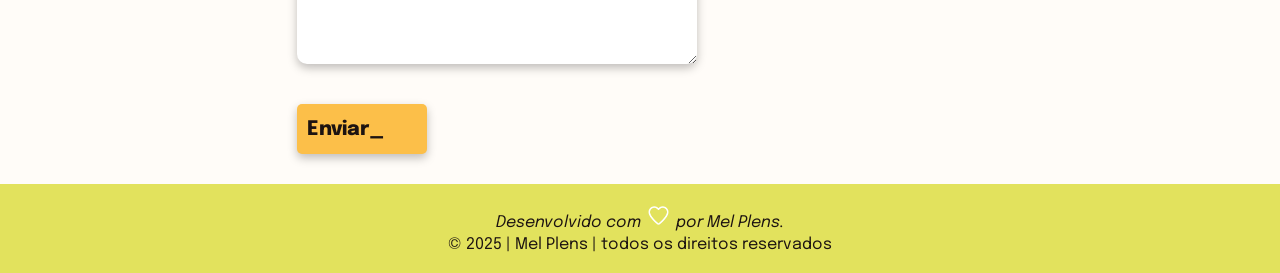
==== commit 1bd1c78d: "enviando v4" ====
--- a/index.html
+++ b/index.html
@@ -84,11 +84,10 @@
                     <br><br>
 
                     Meu foco está cada vez mais voltado para a área de produtos, onde posso unir minha bagagem em
-                    tecnologia à escuta ativa, estratégia e empatia. Quero seguir construindo soluções que façam a
-                    diferença.
+                    tecnologia à escuta ativa e meus conhecimentos adquiridos no curso Product Management da PM3. 
                 </p>
 
-                <a target="_blank" href="./assets/CV/Currículo_Mel PlensProductBR__2025 .pdf"><button>Dowload CV <img src="./assets/icons/dowload.svg"
+                <a target="_blank" href="./assets/CV/Currículo_Mel Plens.pdf"><button>Dowload CV <img src="./assets/icons/dowload.svg"
                             alt="dowload-cv-botão"></button></a>
                 <!-- <img class="gif" src="./assets/shapes/stairs_dot_animate.gif" alt="animações"> -->
             </article>
@@ -109,10 +108,11 @@
             <div class="stacks">
 
                 <div class="block-stack">
-                  
+                    <img src="./assets/icons/scrum-process-development-methodology-icon-vector (1).svg" alt="figma">
                     <span>SCRUM</span>
                 </div>
                 <div class="block-stack">
+                    <img src="./assets/icons/kanban-lean-method-line-icon-vector (1).svg" alt="figma">
                     <span>KANBAN</span>
                 </div>
                 <div class="block-stack">
@@ -120,6 +120,14 @@
                     <span>FIGMA</span>
                 </div>
                 <div class="block-stack">
+                    <img src="./assets/icons/sql.svg" alt="figma">
+                    <span>SQL</span>
+                </div>
+                <div class="block-stack">
+                    <img src="./assets/icons/awsathena.svg" alt="figma">
+                    <span>AWS Athena</span>
+                </div>
+                <div class="block-stack">
                     <img src="./assets/icons/jira.svg" alt="git">
                     <span>JIRA</span>
                 </div>
@@ -127,6 +135,12 @@
                     <img src="./assets/icons/trello.svg" alt="git">
                     <span>TRELLO</span>
                 </div>
+                <div class="block-stack">
+                    <img src="./assets/icons/uxui.svg" alt="git">
+                    <span>UX /UI</span>
+                </div>
+
+
                 <div class="block-stack">
                     <img src="./assets//icons/powerapps.svg" alt="git">
                     <span>POWER APPS</span>
